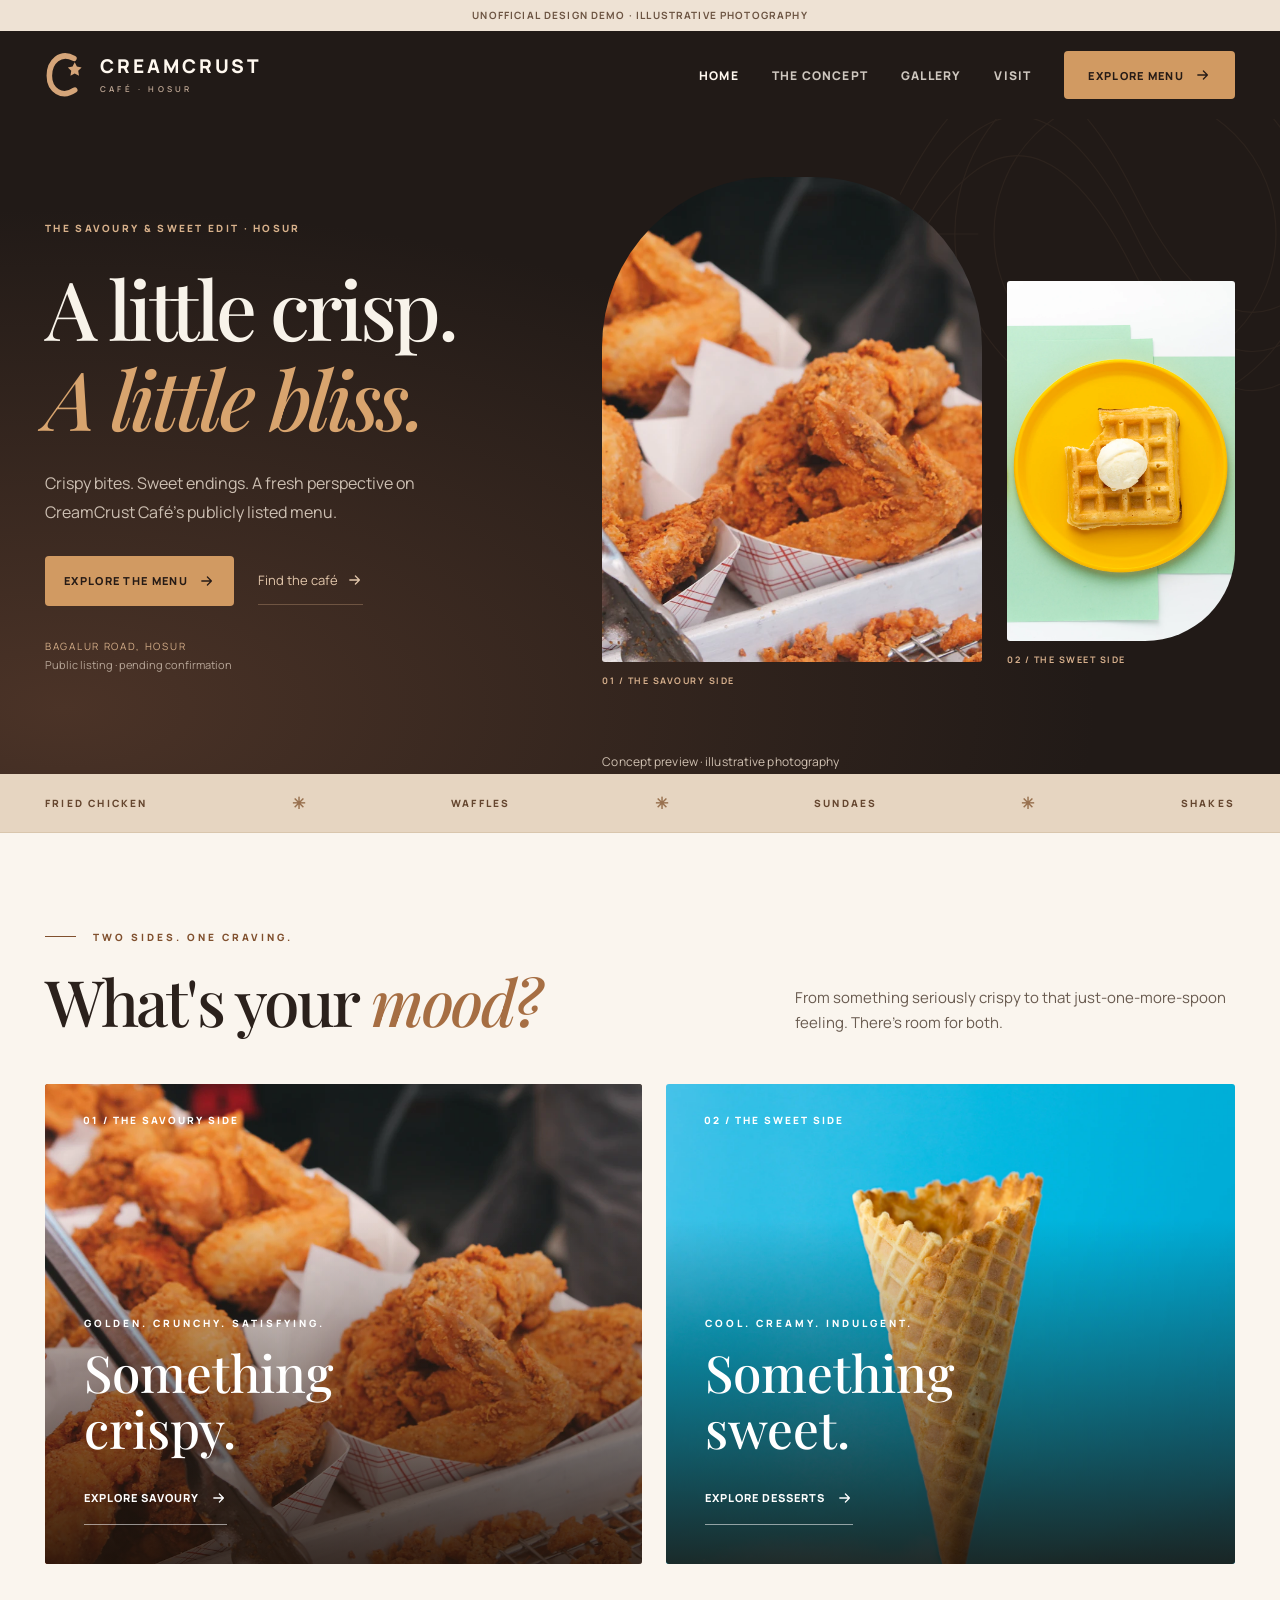
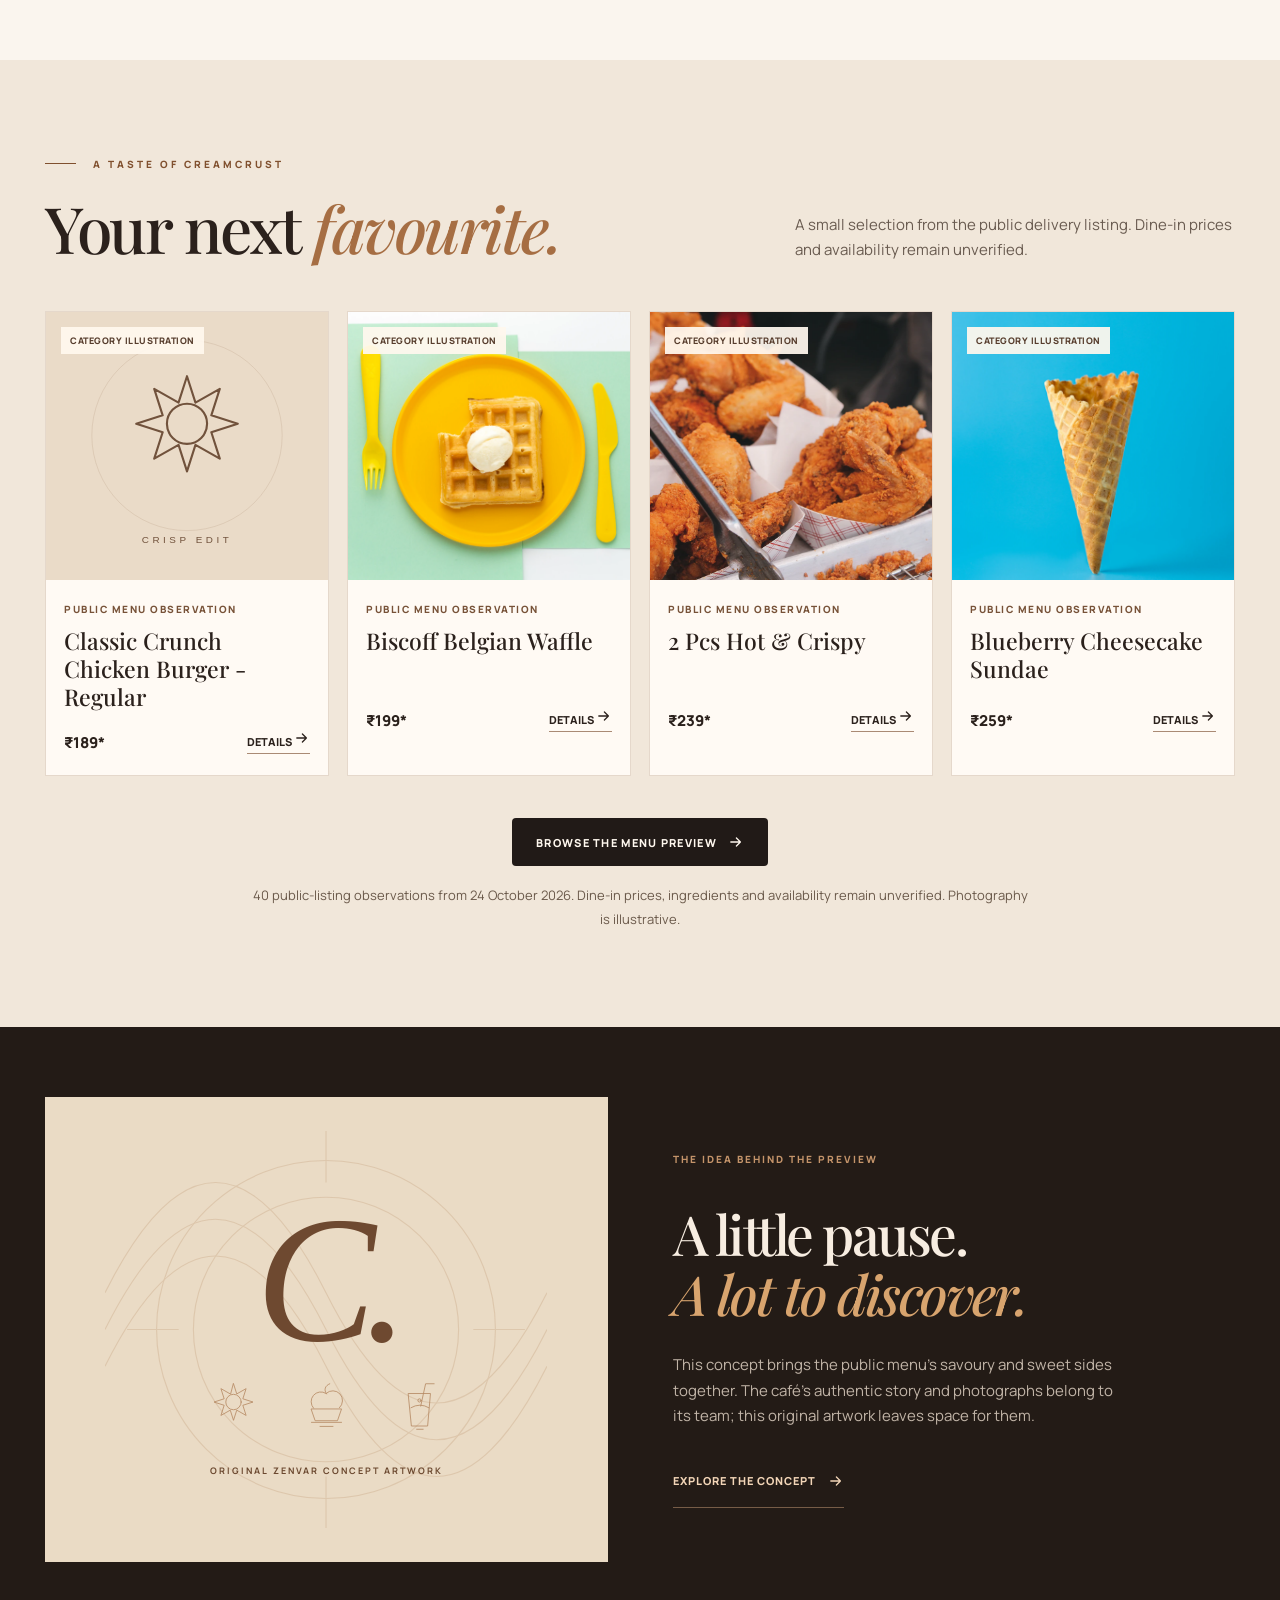
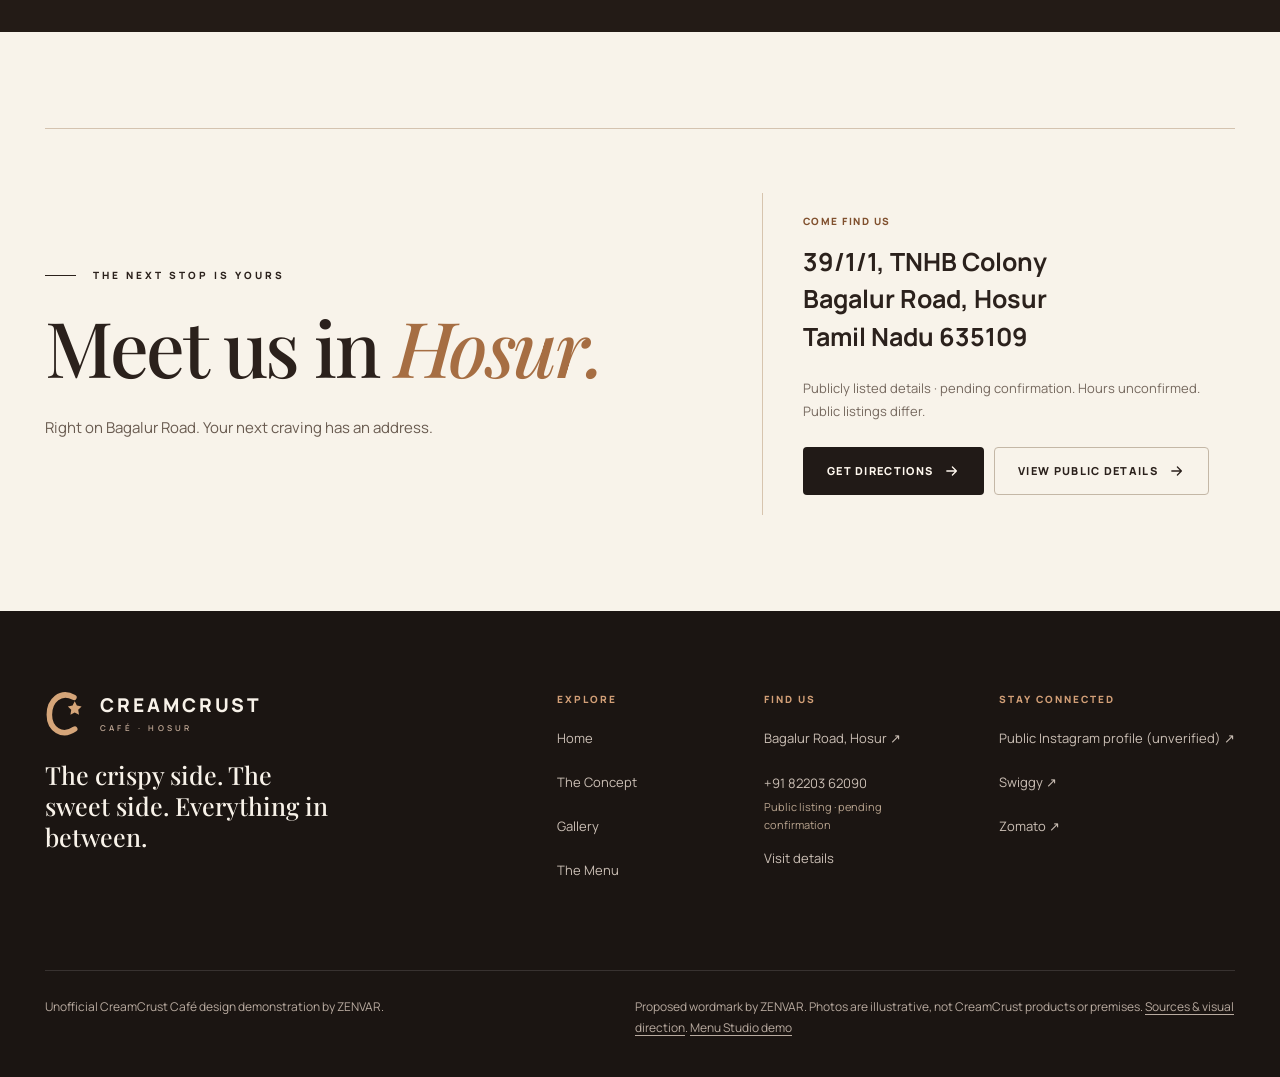
==== index.html @ 642eaaae "Import tested unofficial website snapshot" ====
<!doctype html><html lang="en"><head><meta charset="utf-8"><meta name="viewport" content="width=device-width,initial-scale=1"><meta name="theme-color" content="#211a17"><meta name="robots" content="noindex,nofollow"><meta name="description" content="An independent ZENVAR design demonstration for CreamCrust Cafe, Hosur. Not an official website."><title>A Little Crisp. A Little Bliss. · CreamCrust Café | ZENVAR Concept</title><link rel="preload" href="assets/fonts/font-0.woff2" as="font" type="font/woff2" crossorigin><link rel="preload" href="assets/fonts/font-4.woff2" as="font" type="font/woff2" crossorigin><link rel="preload" href="assets/fonts/font-5.woff2" as="font" type="font/woff2" crossorigin><link rel="preload" href="assets/fonts/font-6.woff2" as="font" type="font/woff2" crossorigin><link rel="icon" type="image/svg+xml" href="assets/favicon.svg"><link rel="stylesheet" href="assets/css/site.css"><link rel="stylesheet" href="assets/css/site-polish.css"><link rel="stylesheet" href="assets/css/no-contact.css"></head><body><div class="concept-ribbon" role="region" aria-label="Preview status">UNOFFICIAL DESIGN DEMO · ILLUSTRATIVE PHOTOGRAPHY</div><a class="skip-link" href="#main">Skip to content</a><header class="brand-header"><div class="container header-main"><a class="brandmark" href="index.html" aria-label="CreamCrust homepage — proposed ZENVAR wordmark" title="Proposed wordmark by ZENVAR"><svg class="brand-icon" viewBox="0 0 52 58" fill="none" aria-hidden="true"><path d="M36 8C19-1 5 12 5 30s16 29 32 18" stroke="currentColor" stroke-width="7" stroke-linecap="round"/><path d="m37 13 2.7 5.4 6 1-4.3 4.3 1 6.2-5.4-2.9-5.4 2.9 1-6.2-4.3-4.3 6-1L37 13Z" fill="currentColor"/></svg><span class="brand-word">CREAMCRUST<small>CAFÉ · HOSUR</small></span></a><nav class="header-links" aria-label="Main navigation"><a class="is-active" href="index.html">Home</a><a class="" href="story/">The Concept</a><a class="" href="gallery/">Gallery</a><a class="" href="visit/">Visit</a><a class="button button-primary" href="menu/">EXPLORE MENU <svg width="16" height="16" viewBox="0 0 20 20" fill="none" aria-hidden="true"><path d="M3.5 10h12m-5-5 5 5-5 5" stroke="currentColor" stroke-width="1.6" stroke-linecap="round" stroke-linejoin="round"/></svg></a></nav><a class="mobile-menu-link" href="menu/">Menu ↗</a><button class="menu-toggle" type="button" aria-expanded="false" aria-controls="nav-mobile" aria-label="Open navigation"><svg width="20" height="20" viewBox="0 0 20 20" fill="none"><path d="M2 5h16M2 10h16M2 15h16" stroke="currentColor" stroke-width="1.5"/></svg></button></div><nav class="nav-mobile" id="nav-mobile" aria-label="Mobile navigation"><a href="index.html">Home</a><a href="story/">The Concept</a><a href="gallery/">Gallery</a><a href="visit/">Visit</a><a href="menu/">Explore the Menu ↗</a></nav></header><main id="main"><section class="hero" aria-label="CreamCrust homepage hero"><div class="container hero-grid"><div class="hero-copy"><p class="eyebrow">THE SAVOURY &amp; SWEET EDIT · HOSUR</p><h1 class="display"><span class="line">A little crisp.</span><span class="line"><em>A little bliss.</em></span></h1><p class="hero-description">Crispy bites. Sweet endings. A fresh perspective on CreamCrust Café’s publicly listed menu.</p><div class="hero-actions"><a href="menu/" class="button button-primary">EXPLORE THE MENU <svg width="16" height="16" viewBox="0 0 20 20" fill="none" aria-hidden="true"><path d="M3.5 10h12m-5-5 5 5-5 5" stroke="currentColor" stroke-width="1.6" stroke-linecap="round" stroke-linejoin="round"/></svg></a><a href="visit/" class="hero-text-link">Find the café <svg width="16" height="16" viewBox="0 0 20 20" fill="none" aria-hidden="true"><path d="M3.5 10h12m-5-5 5 5-5 5" stroke="currentColor" stroke-width="1.6" stroke-linecap="round" stroke-linejoin="round"/></svg></a></div><p class="hero-location">BAGALUR ROAD, HOSUR <span>Public listing · pending confirmation</span></p></div><div class="hero-art"><figure class="hero-main-photo"><img src="assets/images/nc-chicken.webp" srcset="assets/images/nc-chicken-small.webp 320w, assets/images/nc-chicken-medium.webp 640w, assets/images/nc-chicken.webp 1200w" sizes="(max-width:760px) 58vw, 30vw" data-fallback="/assets/art/hero-fallback.svg" alt="Illustrative fried chicken photograph by Brian Chan; not a CreamCrust product" width="1200" height="800" fetchpriority="high"><figcaption>01 / THE SAVOURY SIDE</figcaption></figure><figure class="hero-spot-photo"><img src="assets/images/nc-waffle.webp" srcset="assets/images/nc-waffle-small.webp 320w, assets/images/nc-waffle-medium.webp 640w, assets/images/nc-waffle.webp 1200w" sizes="(max-width:760px) 34vw, 20vw" data-fallback="/assets/art/hero-fallback.svg" alt="Illustrative waffle photograph by Mae Mu; not a CreamCrust product" width="1200" height="1385"><figcaption>02 / THE SWEET SIDE</figcaption></figure><p class="hero-photo-caption">Concept preview · illustrative photography</p></div></div></section><div class="range-strip"><div class="container"><span>FRIED CHICKEN</span><i>✳</i><span>WAFFLES</span><i>✳</i><span>SUNDAES</span><i>✳</i><span>SHAKES</span></div></div>
<section class="section-pad craving-section" id="cravings"><div class="container"><div class="section-heading"><div><p class="eyebrow"><span class="tiny-line"></span> TWO SIDES. ONE CRAVING.</p><h2 class="display section-title">What's your <em>mood?</em></h2></div><p class="section-note">From something seriously crispy to that just-one-more-spoon feeling. There's room for both.</p></div><div class="craving-grid"><a class="craving-card crispy" href="menu/#category-fried-chicken"><div class="image-visual"><img src="assets/images/nc-chicken.webp" data-fallback="/assets/art/category-crisp.svg" alt="Illustrative fried chicken by Brian Chan" width="1100" height="1100" loading="lazy"></div><span class="card-top">01 / THE SAVOURY SIDE</span><div class="content"><p class="eyebrow">GOLDEN. CRUNCHY. SATISFYING.</p><h3>Something<br>crispy.</h3><span class="small-arrow">EXPLORE SAVOURY <svg width="16" height="16" viewBox="0 0 20 20" fill="none" aria-hidden="true"><path d="M3.5 10h12m-5-5 5 5-5 5" stroke="currentColor" stroke-width="1.6" stroke-linecap="round" stroke-linejoin="round"/></svg></span></div></a><a class="craving-card sweet" href="menu/#category-sundaes"><div class="image-visual"><img src="assets/images/nc-icecream.webp" data-fallback="/assets/art/category-sweet.svg" alt="Illustrative ice cream cone by Mae Mu" width="1100" height="1100" loading="lazy"></div><span class="card-top">02 / THE SWEET SIDE</span><div class="content"><p class="eyebrow">COOL. CREAMY. INDULGENT.</p><h3>Something<br>sweet.</h3><span class="small-arrow">EXPLORE DESSERTS <svg width="16" height="16" viewBox="0 0 20 20" fill="none" aria-hidden="true"><path d="M3.5 10h12m-5-5 5 5-5 5" stroke="currentColor" stroke-width="1.6" stroke-linecap="round" stroke-linejoin="round"/></svg></span></div></a></div></div></section>
<section class="section-pad feature-section" id="features"><div class="container"><div class="section-heading"><div><p class="eyebrow"><span class="tiny-line"></span> A TASTE OF CREAMCRUST</p><h2 class="display section-title">Your next <em>favourite.</em></h2></div><p class="section-note">A small selection from the public delivery listing. Dine-in prices and availability remain unverified.</p></div><div class="featured-items"><article class="featured-item" data-featured="classic-crunch-chicken-burger-regular"><a class="featured-image" href="menu/?item=classic-crunch-chicken-burger-regular" aria-label="View Classic Crunch Chicken Burger - Regular"><img src="assets/art/category-crisp.svg" data-fallback="/assets/art/category-crisp.svg" alt="Category illustration, not a photograph of this menu item" width="550" height="524" loading="lazy"><span>Category illustration</span></a><div class="featured-content"><p>Public menu observation</p><h3>Classic Crunch Chicken Burger - Regular</h3><div class="featured-meta"><span class="price-text">₹189*</span><a href="menu/?item=classic-crunch-chicken-burger-regular">Details <svg width="16" height="16" viewBox="0 0 20 20" fill="none" aria-hidden="true"><path d="M3.5 10h12m-5-5 5 5-5 5" stroke="currentColor" stroke-width="1.6" stroke-linecap="round" stroke-linejoin="round"/></svg></a></div></div></article><article class="featured-item" data-featured="biscoff-belgian-waffle"><a class="featured-image" href="menu/?item=biscoff-belgian-waffle" aria-label="View Biscoff Belgian Waffle"><img src="assets/images/nc-waffle.webp" data-fallback="/assets/art/category-crisp.svg" alt="Category illustration, not a photograph of this menu item" width="550" height="524" loading="lazy"><span>Category illustration</span></a><div class="featured-content"><p>Public menu observation</p><h3>Biscoff Belgian Waffle</h3><div class="featured-meta"><span class="price-text">₹199*</span><a href="menu/?item=biscoff-belgian-waffle">Details <svg width="16" height="16" viewBox="0 0 20 20" fill="none" aria-hidden="true"><path d="M3.5 10h12m-5-5 5 5-5 5" stroke="currentColor" stroke-width="1.6" stroke-linecap="round" stroke-linejoin="round"/></svg></a></div></div></article><article class="featured-item" data-featured="2-pcs-hot-crispy"><a class="featured-image" href="menu/?item=2-pcs-hot-crispy" aria-label="View 2 Pcs Hot &amp; Crispy"><img src="assets/images/nc-chicken.webp" data-fallback="/assets/art/category-crisp.svg" alt="Category illustration, not a photograph of this menu item" width="550" height="524" loading="lazy"><span>Category illustration</span></a><div class="featured-content"><p>Public menu observation</p><h3>2 Pcs Hot &amp; Crispy</h3><div class="featured-meta"><span class="price-text">₹239*</span><a href="menu/?item=2-pcs-hot-crispy">Details <svg width="16" height="16" viewBox="0 0 20 20" fill="none" aria-hidden="true"><path d="M3.5 10h12m-5-5 5 5-5 5" stroke="currentColor" stroke-width="1.6" stroke-linecap="round" stroke-linejoin="round"/></svg></a></div></div></article><article class="featured-item" data-featured="blueberry-cheesecake-sundae"><a class="featured-image" href="menu/?item=blueberry-cheesecake-sundae" aria-label="View Blueberry Cheesecake Sundae"><img src="assets/images/nc-icecream.webp" data-fallback="/assets/art/category-crisp.svg" alt="Category illustration, not a photograph of this menu item" width="550" height="524" loading="lazy"><span>Category illustration</span></a><div class="featured-content"><p>Public menu observation</p><h3>Blueberry Cheesecake Sundae</h3><div class="featured-meta"><span class="price-text">₹259*</span><a href="menu/?item=blueberry-cheesecake-sundae">Details <svg width="16" height="16" viewBox="0 0 20 20" fill="none" aria-hidden="true"><path d="M3.5 10h12m-5-5 5 5-5 5" stroke="currentColor" stroke-width="1.6" stroke-linecap="round" stroke-linejoin="round"/></svg></a></div></div></article></div><div class="center-cta"><a class="button button-light" href="menu/">BROWSE THE MENU PREVIEW <svg width="16" height="16" viewBox="0 0 20 20" fill="none" aria-hidden="true"><path d="M3.5 10h12m-5-5 5 5-5 5" stroke="currentColor" stroke-width="1.6" stroke-linecap="round" stroke-linejoin="round"/></svg></a><p class="price-context">40 public-listing observations from 24 October 2026. Dine-in prices, ingredients and availability remain unverified. Photography is illustrative.</p></div></div></section>
<section class="story-band"><div class="container story-layout"><div class="concept-art-panel"><img class="concept-pattern" src="assets/art/editorial-pattern.svg" alt="" width="240" height="240" loading="lazy"><p class="art-monogram" aria-hidden="true">C.</p><div class="art-ornaments"><img src="assets/art/ornament-crisp.svg" alt="Original savoury ornament" width="80" height="80" loading="lazy"><img src="assets/art/ornament-sweet.svg" alt="Original dessert ornament" width="80" height="80" loading="lazy"><img src="assets/art/ornament-sip.svg" alt="Original drink ornament" width="80" height="80" loading="lazy"></div><p>ORIGINAL ZENVAR CONCEPT ARTWORK</p></div><div class="story-copy"><p class="eyebrow">THE IDEA BEHIND THE PREVIEW</p><h2 class="display">A little pause.<br><em>A lot to discover.</em></h2><p>This concept brings the public menu’s savoury and sweet sides together. The café’s authentic story and photographs belong to its team; this original artwork leaves space for them.</p><a class="small-arrow" href="story/">EXPLORE THE CONCEPT <svg width="16" height="16" viewBox="0 0 20 20" fill="none" aria-hidden="true"><path d="M3.5 10h12m-5-5 5 5-5 5" stroke="currentColor" stroke-width="1.6" stroke-linecap="round" stroke-linejoin="round"/></svg></a></div></div></section>
<section class="section-pad visit-section" id="visit"><div class="container"><div class="visit-panel"><div><p class="eyebrow"><span class="tiny-line"></span> THE NEXT STOP IS YOURS</p><h2 class="display">Meet us in <em>Hosur.</em></h2><p class="section-note">Right on Bagalur Road. Your next craving has an address.</p></div><div class="visit-info"><p class="info-label">COME FIND US</p><h3>39/1/1, TNHB Colony<br>Bagalur Road, Hosur<br>Tamil Nadu 635109</h3><p>Publicly listed details · pending confirmation. Hours unconfirmed. Public listings differ.</p><div class="visit-buttons"><a class="button button-light" href="https://www.google.com/maps/search/?api=1&query=CreamCrust+Cafe+Bagalur+Road+Hosur" target="_blank" rel="noopener noreferrer">GET DIRECTIONS <svg width="16" height="16" viewBox="0 0 20 20" fill="none" aria-hidden="true"><path d="M3.5 10h12m-5-5 5 5-5 5" stroke="currentColor" stroke-width="1.6" stroke-linecap="round" stroke-linejoin="round"/></svg></a><a class="button button-outline" href="visit/">VIEW PUBLIC DETAILS <svg width="16" height="16" viewBox="0 0 20 20" fill="none" aria-hidden="true"><path d="M3.5 10h12m-5-5 5 5-5 5" stroke="currentColor" stroke-width="1.6" stroke-linecap="round" stroke-linejoin="round"/></svg></a></div></div></div></div></section></main><footer class="brand-footer"><div class="container"><div class="footer-top"><div><a class="brandmark" href="index.html" aria-label="CreamCrust homepage — proposed ZENVAR wordmark" title="Proposed wordmark by ZENVAR"><svg class="brand-icon" viewBox="0 0 52 58" fill="none" aria-hidden="true"><path d="M36 8C19-1 5 12 5 30s16 29 32 18" stroke="currentColor" stroke-width="7" stroke-linecap="round"/><path d="m37 13 2.7 5.4 6 1-4.3 4.3 1 6.2-5.4-2.9-5.4 2.9 1-6.2-4.3-4.3 6-1L37 13Z" fill="currentColor"/></svg><span class="brand-word">CREAMCRUST<small>CAFÉ · HOSUR</small></span></a><p class="footer-statement">The crispy side. The sweet side. Everything in between.</p></div><div class="footer-column"><p class="footer-heading">Explore</p><a href="index.html">Home</a><a href="story/">The Concept</a><a href="gallery/">Gallery</a><a href="menu/">The Menu</a></div><div class="footer-column"><p class="footer-heading">Find us</p><a href="https://www.google.com/maps/search/?api=1&query=CreamCrust+Cafe+Bagalur+Road+Hosur" target="_blank" rel="noopener noreferrer">Bagalur Road, Hosur ↗</a><span class="public-phone">+91 82203 62090</span><small class="public-detail-note">Public listing · pending confirmation</small><a href="visit/">Visit details</a></div><div class="footer-column"><p class="footer-heading">Stay connected</p><a href="https://www.instagram.com/creamcrust.cafe/" target="_blank" rel="noopener noreferrer">Public Instagram profile (unverified) ↗</a><a href="https://www.swiggy.com/city/hosur/creamcrust-cafe-hosur-city-rest1196332" target="_blank" rel="noopener noreferrer">Swiggy ↗</a><a href="https://www.zomato.com/hosur/cream-crust-cafe-hosur-locality" target="_blank" rel="noopener noreferrer">Zomato ↗</a></div></div><div class="footer-bottom"><span>Unofficial CreamCrust Café design demonstration by ZENVAR.</span><span>Proposed wordmark by ZENVAR. Photos are illustrative, not CreamCrust products or premises. <a href="gallery/">Sources &amp; visual direction</a>. <a href="studio/">Menu Studio demo</a></span></div></div></footer><script src="assets/js/business-data.js" defer></script><script src="assets/js/media.js" defer></script><script src="assets/js/menu-data.js" defer></script><script src="assets/js/catalog.js" defer></script><script src="assets/js/site.js" defer></script></body></html>
---- assets/css/site.css ----
@import url('fonts.css');
:root{--espresso:#211a17;--espresso2:#2b211c;--ivory:#f8f3ea;--cream:#fff8ef;--caramel:#c28b5b;--orange:#bd6b3e;--berry:#773e3b;--oat:#d9c7b4;--ink:#2b211c;--muted:#75685e;--line:#e3d9cc;--font-ui:Manrope,'DM Sans',Arial,sans-serif;--font-display:'Playfair Display',Georgia,serif;scroll-behavior:smooth}
*{box-sizing:border-box}html{scroll-behavior:smooth;scroll-padding-top:88px}body{margin:0;background:var(--ivory);color:var(--ink);font-family:var(--font-ui);-webkit-font-smoothing:antialiased}::selection{background:#b97745;color:#fff}a{color:inherit;text-decoration:none}button,input{font:inherit}button{cursor:pointer}button:focus-visible,a:focus-visible,input:focus-visible{outline:3px solid #e2a766;outline-offset:3px}img{display:block;width:100%}p,h1,h2,h3,h4{margin:0}p{line-height:1.7}ul{margin:0;padding:0;list-style:none}svg{flex-shrink:0}.container{width:min(100% - 90px,1310px);margin:auto}.sr-only{position:absolute;width:1px;height:1px;padding:0;margin:-1px;overflow:hidden;clip:rect(0,0,0,0);white-space:nowrap;border:0}
.concept-ribbon{background:#eee2d4;color:#6c5442;padding:8px 16px;text-align:center;font-size:10px;line-height:1.5;letter-spacing:1.15px;text-transform:uppercase;font-weight:700}.concept-ribbon a{text-decoration:underline;text-underline-offset:3px}.brand-header{position:relative;z-index:40;background:var(--espresso);color:var(--cream)}.header-main{min-height:88px;display:flex;justify-content:space-between;align-items:center;gap:30px}.brandmark{display:inline-flex;align-items:center;gap:13px;min-width:230px}.brand-icon{width:42px;height:46px;color:#d5a579}.brand-word{display:flex;flex-direction:column;gap:0;line-height:.98;text-transform:uppercase;letter-spacing:3px;font-size:19px;font-weight:800}.brand-word small{font-size:8px;letter-spacing:3.2px;font-weight:600;margin-top:9px;color:#c3ab98}.header-links{display:flex;align-items:center;gap:33px}.header-links a:not(.button){font-size:11px;letter-spacing:1.2px;text-transform:uppercase;font-weight:800;opacity:.78;transition:opacity .2s}.header-links a:hover,.header-links .is-active{opacity:1!important}.button{border:1px solid transparent;display:inline-flex;justify-content:center;align-items:center;gap:11px;min-height:48px;padding:0 23px;border-radius:4px;white-space:nowrap;font-size:11px;font-weight:800;letter-spacing:1.3px;text-transform:uppercase;transition:transform .25s,background .25s,border-color .25s}.button:hover{transform:translateY(-2px)}.button-primary{background:#d19a62;color:#261b16}.button-primary:hover{background:#e8b57e}.button-ghost{border-color:#b8a08e55;color:#fff;background:transparent}.button-light{background:var(--espresso);color:var(--cream)}.button-light:hover{background:#4b3225}.button-outline{border-color:#c4b7a6;color:var(--ink)}.button-outline:hover{border-color:var(--ink)}.menu-toggle{display:none;background:none;color:#fff;border:1px solid #ffffff55;border-radius:3px;width:46px;height:46px;align-items:center;justify-content:center}.nav-mobile{display:none}.eyebrow{font-size:10px;font-weight:800;letter-spacing:3px;text-transform:uppercase}.eyebrow .tiny-line{display:inline-block;vertical-align:middle;width:31px;height:1px;background:currentColor;margin:0 12px 3px 0}.display{font-family:var(--font-display);font-weight:500;letter-spacing:-2.5px;line-height:1.09}.display em{font-style:italic;color:#c99465}.section-pad{padding:120px 0}.section-title{font-size:clamp(39px,5vw,74px);max-width:720px}.section-note{font-size:15px;color:#75685e;max-width:440px}.section-heading{display:flex;justify-content:space-between;gap:30px;align-items:end;margin-bottom:48px}.section-heading .eyebrow{margin-bottom:20px;color:#9e663d}.small-arrow{display:inline-flex;gap:12px;align-items:center;font-weight:800;letter-spacing:1px;font-size:11px;text-transform:uppercase;border-bottom:1px solid #765c47;padding-bottom:9px}
.hero{position:relative;overflow:hidden;background:#211a17;color:var(--ivory);min-height:670px}.hero::before{content:"";position:absolute;inset:0;background:radial-gradient(circle at 17% 42%,#463226 0,transparent 55%),linear-gradient(90deg,#211a17 36%,#292019 65%,#201814 100%);z-index:0}.hero-grid{display:grid;grid-template-columns:51% 49%;min-height:680px;position:relative;z-index:1}.hero-copy{padding:101px 35px 80px 0;position:relative;z-index:2}.hero-copy .eyebrow{color:#d8b189;margin-bottom:34px}.hero h1{font-size:clamp(57px,7.3vw,116px);line-height:.98;letter-spacing:-5px}.hero h1 .line{display:block}.hero-description{font-size:14px;line-height:1.9;color:#ccbfb2;max-width:390px;margin:36px 0 30px}.hero-actions{display:flex;gap:12px;flex-wrap:wrap}.hero-side-note{margin-top:57px;display:flex;gap:15px;align-items:center;color:#b6a89b;font-size:10px;letter-spacing:1.8px;text-transform:uppercase}.hero-side-note span.line{width:50px;background:#be936b;height:1px}.hero-art{position:relative;align-self:stretch;min-height:590px}.hero-main-photo,.hero-spot-photo,.image-visual{position:relative;background-color:#61422b;background-repeat:no-repeat;background-position:center;background-size:cover;overflow:hidden}.hero-main-photo{position:absolute;top:45px;right:-7.8%;width:92%;height:545px;border-top-left-radius:240px;border-top-right-radius:240px;background-image:linear-gradient(145deg,transparent 42%,#201610b0),url('../art/category-crisp.svg')}.hero-main-photo::before,.image-visual::before{content:"";position:absolute;inset:0;background:linear-gradient(0deg,#1e1109aa 0,transparent 36%)}.hero-spot-photo{position:absolute;width:46%;height:265px;bottom:10px;left:-30px;transform:rotate(-7deg);border:9px solid #e5cdaf;box-shadow:0 23px 70px #0008;background-image:url('../art/category-sweet.svg');background-color:#bd7767}.hero-ribbon-stamp{position:absolute;z-index:4;right:3px;bottom:52px;height:115px;width:115px;background:#cf935e;color:#261812;border-radius:50%;display:flex;align-items:center;justify-content:center;flex-direction:column;transform:rotate(14deg);box-shadow:0 7px 30px #0005}.hero-ribbon-stamp span{font-family:var(--font-display);font-size:27px;line-height:1}.hero-ribbon-stamp small{margin-top:5px;font-size:8px;font-weight:800;letter-spacing:2px}.hero-index{position:absolute;z-index:4;top:75px;left:18px;color:#fff;writing-mode:vertical-rl;letter-spacing:3px;font-size:10px;font-weight:700}.marquee{background:#b4784b;overflow:hidden;display:flex;gap:35px;white-space:nowrap;padding:17px 0;color:#261b13;font-size:11px;font-weight:900;letter-spacing:3px;text-transform:uppercase}.marquee-inner{display:flex;align-items:center;justify-content:space-between;gap:33px;width:100%;max-width:1350px;margin:auto}.marquee .dot{font-size:20px;line-height:10px}
.craving-section{background:#faf5ee}.craving-grid{display:grid;grid-template-columns:1.05fr 1fr;gap:24px}.craving-card{position:relative;min-height:550px;overflow:hidden;display:flex;align-items:end;border-radius:3px;color:#fff}.craving-card .image-visual{position:absolute;inset:0;transition:transform .7s}.craving-card:hover .image-visual{transform:scale(1.05)}.craving-card .content{position:relative;z-index:2;padding:39px;width:100%}.craving-card h3{font-family:var(--font-display);font-size:clamp(36px,4vw,57px);line-height:1.1;font-weight:500;margin:12px 0 24px}.craving-card .card-top{position:absolute;top:29px;left:38px;z-index:3;font-weight:800;letter-spacing:2px;font-size:10px}.craving-card .small-arrow{color:#fff;border-color:#fff8}.craving-card.crispy .image-visual{background-image:linear-gradient(30deg,#271b13cc,transparent 75%),url('../art/category-crisp.svg')}.craving-card.sweet .image-visual{background-image:linear-gradient(30deg,#271b13bb,transparent 75%),url('../art/category-sweet.svg')}
.feature-section{background:#f1e7da}.featured-items{display:grid;grid-template-columns:repeat(4,minmax(0,1fr));gap:18px}.featured-item{background:#fffaf4;border:1px solid #e5d8cb;min-width:0}.featured-image{aspect-ratio:1.05;background-color:#d4bba2;background-size:cover;background-position:center;position:relative}.featured-image span{position:absolute;left:15px;top:15px;background:#fffaf1ec;color:#563c2c;font-size:9px;letter-spacing:1px;font-weight:800;text-transform:uppercase;padding:9px 11px}.featured-content{padding:22px 20px 24px}.featured-content p{font-size:10px;letter-spacing:1.5px;text-transform:uppercase;color:#9c704c;font-weight:800;margin-bottom:9px}.featured-content h3{font-family:var(--font-display);font-size:24px;font-weight:500;line-height:1.22;min-height:62px}.featured-meta{display:flex;align-items:center;justify-content:space-between;gap:12px;margin-top:19px}.price-text{font-size:15px;font-weight:800}.featured-meta a{font-size:11px;font-weight:800;text-transform:uppercase;border-bottom:1px solid #aa8a74;padding-bottom:4px}.center-cta{text-align:center;margin-top:42px}.price-context{margin-top:10px;font-size:10px;color:#8f7e6e}
.story-band{background:#231b16;color:#f7ede1;overflow:hidden}.story-layout{display:grid;grid-template-columns:1fr 1fr;min-height:650px}.story-image{background:linear-gradient(#211a1710,#211a173b),url('../art/category-crisp.svg') center/cover;min-height:540px}.story-copy{padding:104px clamp(35px,6vw,115px);align-self:center}.story-copy h2{font-size:clamp(44px,4.8vw,77px);margin:21px 0 29px}.story-copy p{color:#c1b4a7;max-width:450px;font-size:14px;margin:0 0 35px}.story-copy .eyebrow{color:#c4946a}
.visit-section{background:#f8f3ea}.visit-panel{display:grid;grid-template-columns:1fr .72fr;gap:60px;align-items:center;border-top:1px solid #d4c3b0;padding-top:64px}.visit-panel .display{font-size:clamp(57px,7vw,105px);max-width:700px;margin:21px 0 26px}.visit-info{border-left:1px solid #d7c4ae;padding:20px 0 20px 40px}.visit-info .info-label{font-size:10px;font-weight:800;letter-spacing:1.5px;color:#9c7051;margin-bottom:13px;text-transform:uppercase}.visit-info h3{font-size:25px;font-weight:700;line-height:1.5;margin-bottom:22px}.visit-info p{color:var(--muted);font-size:13px;margin-bottom:25px}.visit-buttons{display:flex;gap:10px;flex-wrap:wrap}
.brand-footer{background:#1b1512;color:#f8f2e9;padding:80px 0 34px}.footer-top{display:grid;grid-template-columns:1.7fr .6fr .7fr .85fr;gap:40px}.brand-footer .brandmark{margin-bottom:22px}.footer-statement{font-family:var(--font-display);font-size:26px;line-height:1.25;max-width:295px}.footer-heading{letter-spacing:2px;text-transform:uppercase;font-size:10px;color:#d29f77;font-weight:800;margin-bottom:21px}.footer-column a{display:block;font-size:13px;color:#cbbfb5;margin-bottom:14px;line-height:1.5}.footer-column a:hover{color:#fff}.footer-bottom{border-top:1px solid #ffffff20;margin-top:65px;padding-top:25px;display:flex;justify-content:space-between;flex-wrap:wrap;gap:10px;color:#b9aba0;font-size:10px;letter-spacing:.5px}.footer-bottom a{text-decoration:underline;text-underline-offset:3px}.mobile-bottom-cta{display:none}
/* inner pages */.inner-hero{background:#211a17;color:#fff8ed;padding:100px 0 105px;position:relative;overflow:hidden}.inner-hero:before{content:'C';font-size:460px;line-height:1;font-family:var(--font-display);font-style:italic;color:#3b2920;position:absolute;right:5%;top:-100px;pointer-events:none}.inner-hero .container{position:relative;z-index:1}.inner-hero h1{font-size:clamp(65px,9vw,130px);max-width:980px;margin:17px 0 20px}.inner-hero p{max-width:480px;color:#d3c2b3}.simple-copy{font-size:20px;line-height:1.85;max-width:720px}.editorial-block{display:grid;grid-template-columns:1fr 1fr;gap:60px;align-items:center}.editorial-block .photo{background:linear-gradient(30deg,#120b0645,transparent),url('../art/category-crisp.svg') center/cover;aspect-ratio:4/5}.editorial-block h2{font-size:clamp(44px,5vw,70px);margin-bottom:24px}.editorial-block p{font-size:15px;color:#675e57;margin-bottom:20px}.gallery-grid{display:grid;grid-template-columns:repeat(3,1fr);gap:18px}.gallery-photo{width:100%;aspect-ratio:4/5;background-size:cover;background-position:center;border:none;position:relative;overflow:hidden}.gallery-photo:nth-child(2),.gallery-photo:nth-child(5){aspect-ratio:4/5}.gallery-photo span{position:absolute;left:16px;bottom:15px;color:#fff;text-transform:uppercase;font-size:9px;font-weight:800;letter-spacing:1.5px;background:#211a17cc;padding:9px 12px}.gallery-note{padding:20px 0 0;font-size:11px;color:#7c6d60}.gallery-dialog{border:0;padding:0;max-width:min(95vw,950px);background:#18110d;color:#fff}.gallery-dialog::backdrop{background:#120e0cd9}.gallery-dialog img{max-height:75vh;object-fit:contain}.gallery-dialog p{padding:18px 22px;font-size:12px}.dialog-close{position:absolute;right:10px;top:10px;z-index:2;border:0;background:#fff;color:#211a17;border-radius:50%;height:36px;width:36px;font-size:22px}.visit-detail-grid{display:grid;grid-template-columns:1fr 1fr;gap:45px}.visit-card{background:#fffaf3;padding:42px;border:1px solid #eadfce}.visit-card h2{font-family:var(--font-display);font-size:41px;margin-bottom:20px}.visit-card p{color:#6b5b50;margin-bottom:18px}.map-panel{background:#2e261f;color:#fff;min-height:350px;display:flex;align-items:center;justify-content:center;flex-direction:column;gap:20px;text-align:center;padding:30px;position:relative;overflow:hidden}.map-panel::before{content:'';position:absolute;inset:0;background:repeating-linear-gradient(32deg,transparent 0 70px,#ffffff10 70px 74px),repeating-linear-gradient(102deg,transparent 0 85px,#ffffff10 85px 89px);transform:scale(1.2)}.map-panel>*{z-index:1}.map-panel h3{font-family:var(--font-display);font-size:38px}.toplink{display:inline-flex;align-items:center;gap:12px;font-weight:700;font-size:13px;margin-top:30px}
/* reduced motion and breakpoints */@media(max-width:1100px){.container{width:min(100% - 54px,1310px)}.header-links{gap:18px}.header-links a:not(.button){font-size:10px}.featured-items{grid-template-columns:repeat(2,minmax(0,1fr))}.hero h1{font-size:clamp(55px,7.5vw,92px)}.footer-top{grid-template-columns:1.2fr 1fr 1fr;gap:34px}.footer-top>div:first-child{grid-column:1/-1}.hero-main-photo{right:-5%;width:100%}}
@media(max-width:760px){.container{width:min(100% - 34px,1310px)}.concept-ribbon{font-size:8px;letter-spacing:.5px}.header-main{min-height:75px}.brandmark{min-width:0;gap:9px}.brand-icon{width:34px;height:38px}.brand-word{font-size:15px;letter-spacing:2.5px}.brand-word small{font-size:7px;letter-spacing:2.3px;margin-top:6px}.header-links{display:none}.menu-toggle{display:flex}.nav-mobile.is-open{display:flex}.nav-mobile{display:none;position:absolute;top:100%;left:0;right:0;background:#2d231e;flex-direction:column;gap:0;box-shadow:0 12px 20px #0005}.nav-mobile a{padding:17px 23px;text-transform:uppercase;font-size:11px;letter-spacing:1.2px;font-weight:800;border-top:1px solid #ffffff12}.hero{min-height:0}.hero-grid{display:flex;flex-direction:column;min-height:0}.hero-copy{padding:68px 0 36px}.hero h1{font-size:clamp(56px,13vw,92px);letter-spacing:-3px}.hero-description{font-size:13px;margin:24px 0 25px}.hero-side-note{margin-top:35px}.hero-art{min-height:440px}.hero-main-photo{left:10%;right:auto;top:14px;width:84%;height:395px;border-top-left-radius:200px;border-top-right-radius:200px}.hero-spot-photo{bottom:-10px;left:0;width:42%;height:192px}.hero-ribbon-stamp{width:84px;height:84px;bottom:10px;right:0}.hero-ribbon-stamp span{font-size:22px}.hero-ribbon-stamp small{font-size:7px}.hero-index{top:45px;left:15px}.marquee{padding:15px 0}.marquee-inner{width:max-content;padding-left:20px;animation:marquee-shift 16s linear infinite}.marquee-inner>*{flex-shrink:0}@keyframes marquee-shift{to{transform:translateX(-34%)}}.section-pad{padding:77px 0}.section-heading{display:block;margin-bottom:33px}.section-title{font-size:clamp(43px,11vw,65px)}.section-heading .section-note{margin-top:21px}.craving-grid{grid-template-columns:1fr;gap:15px}.craving-card{min-height:420px}.craving-card .content{padding:26px}.craving-card h3{font-size:46px}.craving-card .card-top{left:26px}.featured-items{gap:10px}.featured-content{padding:17px 13px}.featured-content h3{font-size:20px;min-height:71px}.featured-content p{font-size:9px}.story-layout{grid-template-columns:1fr}.story-image{min-height:340px}.story-copy{padding:65px 25px}.story-copy h2{font-size:54px}.visit-panel{grid-template-columns:1fr;gap:25px;padding-top:35px}.visit-panel .display{font-size:68px}.visit-info{border-left:0;border-top:1px solid #d7c4ae;padding:35px 0 0}.brand-footer{padding:66px 0 100px}.footer-top{grid-template-columns:repeat(2,1fr);gap:35px}.footer-top>div:first-child{grid-column:1/-1}.footer-bottom{margin-top:40px}.inner-hero{padding:83px 0}.inner-hero h1{font-size:clamp(58px,12vw,83px)}.inner-hero:before{font-size:300px;top:-40px}.editorial-block,.visit-detail-grid{grid-template-columns:1fr;gap:30px}.editorial-block .photo{aspect-ratio:4/3}.gallery-grid{grid-template-columns:repeat(2,1fr);gap:9px}.mobile-bottom-cta{display:flex;position:fixed;bottom:0;z-index:50;left:0;right:0;background:#211a17;color:#fff;padding:10px 14px;gap:8px;box-shadow:0 -4px 20px #0004}.mobile-bottom-cta a{flex:1;text-align:center;background:#c99563;color:#211a17;padding:13px 8px;font-size:10px;font-weight:800;text-transform:uppercase;letter-spacing:1px}.mobile-bottom-cta a+ a{background:#39302a;color:#fff}}
@media(max-width:450px){.hero-art{min-height:340px}.hero-main-photo{height:315px}.hero-spot-photo{height:158px;border-width:6px}.hero-copy{padding-top:55px}.hero h1{font-size:56px}.hero-actions .button{min-height:46px;padding:0 14px;font-size:10px}.featured-items{grid-template-columns:1fr 1fr}.featured-image{aspect-ratio:1}.featured-content h3{font-size:19px}.featured-meta{align-items:start;flex-direction:column;gap:8px}.visit-panel .display{font-size:56px}.visit-card{padding:30px}}
@media(prefers-reduced-motion:reduce){*,*::before,*::after{scroll-behavior:auto!important;animation-duration:.01ms!important;transition-duration:.01ms!important}}
---- assets/css/site-polish.css ----
/* Sprint 01: retained espresso/ivory editorial direction, shorter first view. */
.skip-link{position:fixed;left:16px;top:-90px;background:#fff8ef;color:#211a17;padding:16px 22px;z-index:1000;font-weight:700}.skip-link:focus{top:12px}
.mobile-menu-link{display:none}.header-main{gap:20px}.header-links a:not(.button){font-size:12px}.brandmark{min-width:0}
.hero-grid{grid-template-columns:48% 52%;min-height:650px}.hero-copy{padding:100px 12px 65px 0}.hero h1{font-size:clamp(58px,6.7vw,100px);line-height:1.08;letter-spacing:-4px}.hero-copy .eyebrow{margin-bottom:28px}.hero-description{font-size:16px;max-width:400px;line-height:1.75;margin:28px 0}.hero-side-note{margin-top:42px}.hero-art{min-height:650px}.hero-main-photo{right:0;top:32px;width:87%;height:530px;border-radius:210px 210px 6px 6px;background:none}.hero-main-photo img,.hero-spot-photo img{height:100%;width:100%;object-fit:cover}.hero-main-photo img{object-position:50% 50%}.hero-spot-photo{width:42%;height:250px;left:0;bottom:45px;border:7px solid #ecdbc3;transform:rotate(-7deg);background:none}.hero-ribbon-stamp{width:100px;height:100px;right:-10px;bottom:55px;box-shadow:none}.hero-ribbon-stamp span{font-size:23px}.hero-index{left:18px;top:53px;font-size:9px}.hero-photo-caption{position:absolute;bottom:14px;right:0;font-size:10px;letter-spacing:1.2px;color:#d4c5b8}.hero-actions .button{min-height:50px;font-size:11px;padding:0 18px}.marquee-inner{animation:none!important}.marquee{font-size:10px;letter-spacing:2px;background:#c5986f}.section-pad{padding:96px 0}.craving-card{min-height:480px}.featured-image{display:block;overflow:hidden}.featured-image img{width:100%;height:100%;object-fit:cover;transition:transform .3s}.featured-image:hover img{transform:scale(1.035)}.featured-content h3{font-size:23px}.featured-content p{color:#775238}.price-context{font-size:13px;line-height:1.8;color:#6a594a;max-width:850px;margin:18px auto 0}.footer-column a{min-height:30px}.footer-bottom{font-size:12px;line-height:1.7}.gallery-note{font-size:14px}.small-arrow{min-height:44px;align-items:center}.hero-photo-caption,.concept-ribbon{line-height:1.5}.story-copy .small-arrow{color:#f2d5b7}.button:focus-visible,.small-arrow:focus-visible{outline-color:#f0b678}.display em{color:#a66e43}.hero .display em,.story-band .display em,.inner-hero .display em{color:#d8a46e}.visit-panel .display{font-size:clamp(52px,6vw,88px)}
@media(min-width:761px) and (max-width:1050px){.header-links{gap:14px}.brand-word{font-size:16px;letter-spacing:2px}.header-links .button{padding:0 12px;font-size:10px}.hero-copy{padding-top:95px}.hero-grid{grid-template-columns:50% 50%}.hero h1{font-size:62px}.hero-art{min-height:630px}.hero-main-photo{width:93%;height:470px}.hero-spot-photo{width:53%;height:210px}.hero-ribbon-stamp{width:80px;height:80px}.hero-ribbon-stamp span{font-size:20px}}
@media(max-width:760px){.header-main{gap:10px;min-height:72px}.brandmark{margin-right:auto}.brand-word{font-size:13px;letter-spacing:1.8px}.brand-icon{width:29px;height:34px}.brand-word small{letter-spacing:1.8px}.mobile-menu-link{display:flex;align-items:center;justify-content:center;min-height:44px;padding:0 10px;border:1px solid #a9896c;color:#f4d6b7;font-weight:700;font-size:12px}.menu-toggle{width:44px;height:44px}.concept-ribbon{font-size:9px;padding:7px 12px;letter-spacing:.45px}.hero-grid{display:flex;min-height:0}.hero-copy{padding:34px 0 10px}.hero-copy .eyebrow{font-size:9px;letter-spacing:2px;margin-bottom:19px}.hero h1{font-size:clamp(42px,10.7vw,64px);letter-spacing:-1.9px;line-height:1.11}.hero-description{font-size:15px;max-width:430px;line-height:1.65;margin:19px 0}.hero-actions{gap:8px}.hero-actions .button{min-height:46px;padding:0 12px;letter-spacing:.8px;font-size:10px}.hero-side-note{display:none}.hero-art{min-height:315px;margin-top:16px;margin-bottom:14px}.hero-main-photo{top:0;left:24%;width:73%;height:282px;border-radius:150px 150px 3px 3px}.hero-spot-photo{left:0;bottom:27px;width:40%;height:170px;border:5px solid #ecdbc3}.hero-index{left:6px;top:16px;font-size:8px;letter-spacing:2px}.hero-ribbon-stamp{right:-2px;bottom:25px;width:71px;height:71px}.hero-ribbon-stamp span{font-size:18px}.hero-ribbon-stamp small{font-size:6px;letter-spacing:1px}.hero-photo-caption{bottom:0;font-size:9px;letter-spacing:.4px}.hero{min-height:0}.marquee{padding:13px 0}.marquee-inner{gap:23px}.section-pad{padding:65px 0}.section-title{font-size:43px}.section-heading .eyebrow{font-size:9px;letter-spacing:2px}.section-note{font-size:15px}.craving-card{min-height:360px}.craving-card h3{font-size:43px}.featured-content h3{font-size:20px;min-height:75px}.featured-content p{font-size:9px;letter-spacing:.5px}.featured-meta a{min-height:36px;display:inline-flex;align-items:center}.story-copy h2{font-size:44px}.footer-top{gap:28px}.mobile-bottom-cta{padding-bottom:calc(9px + env(safe-area-inset-bottom))}.mobile-bottom-cta a{min-height:44px}.inner-hero{padding:58px 0}.inner-hero h1{font-size:55px}.brand-footer{padding-bottom:120px}.visit-info h3{font-size:22px}.gallery-dialog .dialog-close{width:44px;height:44px}}
@media(max-width:760px){.hero-ribbon-stamp{display:none}}
@media(max-width:380px){.brand-word{font-size:12px}.brand-icon{width:26px}.hero-actions .button{padding:0 10px;font-size:9px}.hero h1{font-size:42px}.hero-art{min-height:288px}.hero-main-photo{height:258px}.hero-spot-photo{height:155px}.hero-description{font-size:14px}}
.section-heading .eyebrow,.visit-info .info-label{color:#80502e}.section-note{color:#695b50}.hero-ribbon-stamp span{font:800 11px/1.7 var(--font-ui);letter-spacing:1px;text-align:center}.hero-ribbon-stamp small{font-size:7px;letter-spacing:1px}
.craving-card.crispy .image-visual,.craving-card.sweet .image-visual,.story-image{background-image:none}.image-visual img{width:100%;height:100%;object-fit:cover}.image-visual::before{z-index:1}.story-image{position:relative}.story-image img{position:absolute;inset:0;width:100%;height:100%;object-fit:cover}.story-image::after{content:'';position:absolute;inset:0;background:#211a1730}
@media(prefers-reduced-motion:reduce){*,*::before,*::after{animation:none!important;transition:none!important;scroll-behavior:auto!important}}
---- assets/css/no-contact.css ----
/* Original ZENVAR editorial refinements for the private no-contact sprint. */
:root{--review-espresso:#211a17;--review-ivory:#f8f3ea;--review-caramel:#d2a16f}
html{scroll-padding-top:100px}figure{margin:0}button,a,input,select,summary{-webkit-tap-highlight-color:transparent}button,a{touch-action:manipulation}
.hero{min-height:0}.hero::before{background:radial-gradient(ellipse at 5% 90%,#4b3327 0,transparent 60%),#211a17}.hero::after{content:'';position:absolute;right:-90px;top:-120px;width:470px;height:470px;background:url('../art/editorial-pattern.svg') center/contain;opacity:.16;pointer-events:none}
.hero-grid{min-height:655px;grid-template-columns:46% 54%;gap:0;align-items:center}.hero-copy{padding:74px 25px 72px 0}.hero-copy .eyebrow{font-size:10px;letter-spacing:2.3px;margin:0 0 26px;color:#d8b18b}.hero h1{font-size:clamp(60px,6.35vw,94px);line-height:1.1;letter-spacing:-3.6px}.hero-description{font-size:16px;line-height:1.8;margin:27px 0 29px;max-width:370px}.hero-actions{gap:24px;align-items:center;flex-wrap:wrap}.hero-text-link{font-size:13px;display:inline-flex;align-items:center;gap:9px;min-height:48px;border-bottom:1px solid #b9937366;color:#e2c6ab}.hero-location{font-size:10px;letter-spacing:1.7px;line-height:1.8;color:#d4ad88;margin-top:31px}.hero-location span{display:block;color:#b7a698;font-size:11px;letter-spacing:0}
.hero-art{display:grid;grid-template-columns:60% 36%;column-gap:4%;min-height:568px;align-items:center;padding:15px 0 39px 10px;position:relative}.hero-main-photo,.hero-spot-photo{position:relative;inset:auto;left:auto;right:auto;top:auto;bottom:auto;width:auto;border:0;border-radius:0;background:none;box-shadow:none;transform:none;overflow:visible;align-self:center;display:flex;flex-direction:column}.hero-main-photo{height:515px}.hero-spot-photo{height:390px;margin-top:83px}.hero-main-photo::before{display:none}.hero-main-photo img,.hero-spot-photo img{height:calc(100% - 30px);width:100%;object-fit:cover}.hero-main-photo img{border-radius:170px 170px 3px 3px;object-position:72% 50%}.hero-spot-photo img{border-radius:3px 3px 90px 3px;object-position:50% 57%}.hero-art figcaption{font:700 9px/1.6 Manrope,Arial,sans-serif;letter-spacing:1.5px;color:#d7b08d;padding:12px 0 0}.hero-photo-caption{position:absolute;bottom:3px;left:10px;right:auto;color:#d0c1b2;font-size:12px;letter-spacing:.1px;line-height:1.6}.hero-ribbon-stamp,.hero-index{display:none}
.range-strip{background:#e6d5c1;border-bottom:1px solid #d9c6ad;color:#65462f}.range-strip>.container{display:flex;justify-content:space-between;align-items:center;gap:20px;padding:18px 0;font-size:10px;letter-spacing:2.2px;font-weight:800}.range-strip i{font-size:16px;font-style:normal;color:#99714f}
.mobile-bottom-cta{display:none!important}.public-phone{display:block;color:#cbbfb5;font-size:13px;line-height:1.6;margin-bottom:5px}.public-detail-note{font-size:11px;line-height:1.6;color:#b9a48f;display:block;max-width:185px;margin-bottom:15px}.footer-bottom{font-size:12px;letter-spacing:0;line-height:1.8}.footer-bottom>span{max-width:600px}.brand-footer{padding-bottom:38px}.footer-statement{font-size:25px}
.featured-image{position:relative}.featured-image span{font-size:9px;letter-spacing:.5px;max-width:90%;background:#fff8eeee;padding:7px 9px}.featured-content h3{font-size:23px}.price-context{font-size:13px;max-width:780px}.featured-content{padding:21px 18px}.image-visual img{object-position:65% 50%}.craving-card.sweet .image-visual img{object-position:50% 50%}.craving-card .image-visual::before{background:linear-gradient(0deg,#1e1109d9,transparent 72%)}
.concept-art-panel{position:relative;display:flex;min-height:465px;align-items:center;justify-content:center;flex-direction:column;overflow:hidden;background:#eadbc5;color:#6b482f}.concept-art-panel .concept-pattern{position:absolute;width:95%;height:95%;object-fit:contain;opacity:.6;inset:2.5%}.art-monogram{font:italic 180px/1 Georgia,serif;z-index:1;color:#6e4930;letter-spacing:-12px;margin-top:10px}.art-ornaments{display:flex;gap:28px;position:relative;z-index:1;margin-top:4px}.art-ornaments img{width:65px;height:65px}.concept-art-panel>p:last-child{font:700 9px/1.6 Manrope,Arial,sans-serif;letter-spacing:2px;position:relative;z-index:1;margin:25px 0 0}.story-band{padding:70px 0}.story-layout{gap:65px;min-height:0;align-items:center}.story-copy{padding:20px 0}.story-copy h2{font-size:clamp(42px,4.3vw,66px)}.story-copy p{font-size:15px}.story-copy .eyebrow{font-size:10px;letter-spacing:2px}.editorial-block{gap:65px}.editorial-block .concept-art-panel{min-height:530px}
.verification-note{padding:13px 16px;background:#efe4d6;border-left:2px solid #9a704d;font-size:13px!important;line-height:1.7!important;color:#604b3b!important}.source-reference{font-size:13px;margin:18px 0 0!important}.source-reference a,.rights-panel a,.direction-caption a{text-decoration:underline;text-underline-offset:4px}.listing-details{margin:25px 0}.listing-details dt{font-size:11px;font-weight:800;letter-spacing:1px;text-transform:uppercase;color:#77553a;margin-top:20px}.listing-details dd{margin:8px 0 0;font-size:16px;line-height:1.7}.listing-details dd small{display:block;font-size:12px;color:#75604f;max-width:340px}.visit-card h2{font-size:38px;line-height:1.2}.map-panel small{font-size:12px;color:#d0b79f;line-height:1.6}.provider-panel{margin-top:50px;padding-top:35px;border-top:1px solid #d6c3ad;display:grid;grid-template-columns:1fr 1fr;gap:40px;align-items:center}.provider-panel h2{font:500 36px/1.2 'Playfair Display',Georgia,serif;margin:12px 0}.provider-panel p:last-child{font-size:14px;color:#75604f}.provider-links{display:flex;gap:10px;flex-wrap:wrap}.provider-links small{display:block;width:100%;font-size:12px;color:#75604f;margin-top:5px}.visit-panel .section-note{font-size:15px}
.direction-gallery{display:grid;grid-template-columns:1fr 1fr;gap:40px 26px}.direction-tile{min-width:0}.direction-tile:nth-child(even){padding-top:65px}.direction-tile .gallery-photo{display:block;aspect-ratio:4/4.5;background:#d7bea0}.direction-tile .gallery-photo img{height:100%;width:100%;object-fit:cover;transition:transform .25s}.direction-tile .gallery-photo:hover img{transform:scale(1.025)}.direction-tile:first-child img{object-position:65% 50%}.direction-tile .gallery-photo span{font-size:10px;letter-spacing:.9px}.direction-caption{padding:18px 0 0}.direction-caption h2{font:500 29px/1.3 'Playfair Display',Georgia,serif;margin-bottom:10px}.direction-caption a{font-size:13px;line-height:1.8;display:inline-flex;align-items:center;min-height:44px}.rights-panel{margin-top:65px;padding:35px;background:#eee2d2;border:1px solid #d9c7b1;max-width:900px}.rights-panel h2{font:500 33px/1.3 'Playfair Display',Georgia,serif;margin:0 0 17px}.rights-panel p{font-size:15px;color:#685442;margin-top:10px}.gallery-dialog p{font-size:14px;line-height:1.7}.gallery-dialog img{background:#eadbc5}.media-fallback{object-fit:cover!important;object-position:center!important}.inner-hero p{font-size:16px;line-height:1.8}
/* The menu retains its independent, practical visual language. */
.menu-intro{padding:31px 0 35px}.menu-intro h1{font-size:clamp(38px,4vw,57px)}.menu-intro .menu-edition{letter-spacing:1.2px}.menu-shell .menu-notice{background:#efe6d9;color:#604b3b}.menu-notice summary{cursor:pointer;font-size:13px;font-weight:700;min-height:44px;display:list-item;align-content:center}.menu-notice summary:focus-visible{outline:3px solid #b57139;outline-offset:3px}.menu-notice p{font-size:13px;margin:8px 0 3px}.menu-toolbar{display:grid;grid-template-columns:minmax(240px,1fr) 210px 105px 108px;gap:10px}.menu-toolbar .searchbox{min-width:0}.price-toggle{border:1px solid #c9b8a3;background:#fffaf3;color:#68482f;font-weight:700;font-size:12px;min-height:48px;padding:8px 12px}.price-toggle[aria-pressed=true]{background:#eadcc9;border-color:#9b6e47}.menu-controls{position:sticky;top:0;z-index:8;background:#f9f4eb;padding:12px 0 0}.catrail-wrap{position:relative;top:auto;margin:6px 0 0;box-shadow:none;border-bottom:1px solid #ded0bf;padding:10px 0 14px}.category-rail{padding-right:42px;scroll-padding-inline:12px}.category-next{position:absolute;right:-1px;top:9px;width:39px;height:45px;border:1px solid #d9c7b1;background:#f8f0e5;color:#68482f;font-size:21px;box-shadow:-9px 0 13px #f9f4eb}.product-card{border-color:#e2d4c3}.product-title{font-size:22px}.product-price small{max-width:190px;font-size:11px;line-height:1.55;margin-top:5px}.details-button{min-height:44px}.product-art img{object-fit:cover}.product-art .photo-label{font-size:9px;letter-spacing:.4px}.product-price.is-hidden{font-size:14px;color:#725c49;font-weight:600;line-height:1.5}.product-body{min-height:195px}.menu-grid .heart{box-shadow:0 1px 5px #0002}.menu-shell .catalog-footer p{font-size:13px}.catalog-footer .listing-source{font-size:13px;line-height:1.6}.modal-photo{background:#eadbc5}.modal-photo .category-art{object-fit:contain}.modal-copy h2{font-size:33px}.modal-copy .modal-price.is-hidden{font-size:20px}.modal-copy .modal-small{font-size:12px;line-height:1.8}.menu-grid:empty{min-height:640px}.menu-grid[hidden]{display:none}.menu-footer .public-wordmark-note{font-size:12px;color:#cdb89e}.menu-scroll-note{font-size:12px;color:#735d49;margin:0 0 10px}.empty-state{margin-top:0;padding:60px 20px}.empty-state p{font-size:15px}
@media(min-width:761px) and (max-width:1100px){.hero-grid{min-height:590px;grid-template-columns:49% 51%}.hero h1{font-size:61px;letter-spacing:-2.8px}.hero-copy{padding:60px 18px 60px 0}.hero-art{min-height:510px}.hero-main-photo{height:450px}.hero-spot-photo{height:325px}.hero-description{font-size:15px}.hero-actions{gap:15px}.hero-text-link{font-size:12px}.hero-actions .button{font-size:10px;padding:0 13px}.story-layout{gap:35px}.story-copy h2{font-size:45px}.menu-toolbar{grid-template-columns:minmax(220px,1fr) 170px 95px 100px}.menu-toolbar .select-wrap{min-width:0;padding:0 11px}.menu-logo>span{font-size:16px}}
@media(max-width:760px){html{scroll-padding-top:88px}.brand-header{position:sticky;top:0;z-index:30}.concept-ribbon{font-size:9px;letter-spacing:.2px;padding:7px 8px}.header-main{min-height:68px}.hero-grid{display:flex;gap:0;min-height:0}.hero-copy{padding:29px 0 20px;width:100%}.hero-copy .eyebrow{font-size:9px;letter-spacing:1.5px;margin-bottom:17px}.hero h1{font-size:clamp(43px,10.6vw,62px);letter-spacing:-1.8px;line-height:1.12}.hero-description{font-size:15px;line-height:1.65;max-width:360px;margin:19px 0 21px}.hero-actions{gap:24px;flex-wrap:nowrap}.hero-actions .button{font-size:10px;min-height:48px;padding:0 14px;letter-spacing:1px}.hero-text-link{font-size:12px;gap:7px;border:0;white-space:nowrap;min-height:48px}.hero-location{display:none}.hero-art{width:100%;grid-template-columns:59% 37%;column-gap:4%;min-height:300px;padding:0 0 38px;margin:0 0 16px;align-items:start}.hero-main-photo{height:264px;min-height:0}.hero-spot-photo{height:222px;margin-top:39px}.hero-main-photo img,.hero-spot-photo img{height:calc(100% - 25px)}.hero-main-photo img{border-radius:120px 120px 3px 3px;object-position:75% 50%}.hero-spot-photo img{border-radius:3px 3px 60px 3px;object-position:50% 55%}.hero-art figcaption{font-size:8px;line-height:1.5;letter-spacing:.8px;padding-top:9px;white-space:nowrap}.hero-photo-caption{left:0;bottom:3px;font-size:12px;line-height:1.5}.hero::after{width:300px;height:300px;right:-100px;top:-90px}.range-strip>.container{gap:8px;padding:14px 0;letter-spacing:.7px;font-size:8px}.range-strip i{font-size:11px}.range-strip span{white-space:nowrap}.section-pad{padding:60px 0}.section-title{font-size:39px}.craving-card{min-height:360px}.featured-content{padding:18px 12px}.featured-content h3{font-size:19px;min-height:73px}.featured-image span{left:8px;top:8px;font-size:8px;max-width:92%;padding:6px;letter-spacing:0}.featured-content p{font-size:9px;line-height:1.6}.featured-meta{margin-top:14px}.story-band{padding:50px 0}.story-layout{gap:32px}.concept-art-panel{min-height:340px}.art-monogram{font-size:140px}.art-ornaments img{width:53px;height:53px}.art-ornaments{gap:24px}.concept-art-panel>p:last-child{font-size:8px;letter-spacing:1.3px}.story-copy{padding:0}.story-copy h2{font-size:43px;margin-bottom:23px}.story-copy p{font-size:15px}.editorial-block .concept-art-panel{min-height:340px}.editorial-block{gap:34px}.inner-hero{padding:49px 0}.inner-hero h1{font-size:52px;line-height:1.12}.inner-hero p{font-size:15px}.brand-footer{padding:50px 0 35px}.footer-bottom{font-size:12px}.footer-column a{font-size:13px;min-height:36px}.footer-statement{font-size:24px}.public-phone{font-size:13px}.public-detail-note{font-size:12px}.direction-gallery{gap:28px 15px;grid-template-columns:1fr 1fr}.direction-tile:nth-child(even){padding-top:35px}.direction-tile .gallery-photo{aspect-ratio:3/4}.direction-tile .gallery-photo span{left:8px;bottom:8px;font-size:8px;letter-spacing:0;padding:5px}.direction-caption{padding-top:13px}.direction-caption h2{font-size:23px;margin:0 0 6px}.direction-caption a{font-size:12px;line-height:1.7;min-height:44px}.rights-panel{padding:24px 20px;margin-top:38px}.rights-panel h2{font-size:28px}.rights-panel p{font-size:14px}.gallery-dialog p{font-size:13px}.visit-card{padding:26px 22px}.visit-card h2{font-size:33px}.provider-panel{grid-template-columns:1fr;gap:24px}.provider-panel h2{font-size:32px}.provider-links{gap:8px}.provider-links .button{font-size:10px;padding:0 12px}.listing-details dd{font-size:15px}
.menu-intro{padding:25px 0 27px}.menu-intro h1{font-size:36px}.menu-intro p:last-child{font-size:14px}.menu-controls{padding-top:10px}.menu-toolbar{grid-template-columns:1fr 1fr 1fr;gap:8px}.menu-toolbar .searchbox{grid-column:1/-1;min-height:52px}.menu-toolbar .select-wrap{min-width:0;height:48px;padding:0 9px}.menu-toolbar .select-wrap label{display:none}.menu-toolbar select{font-size:12px}.menu-toolbar .faves-toggle{min-width:0;height:48px;font-size:12px}.price-toggle{font-size:11px;padding:7px}.catrail-wrap{padding-bottom:12px;margin-top:3px}.menu-notice{margin-bottom:3px!important;padding:0 12px!important}.menu-notice summary{font-size:12px;line-height:1.6;min-height:46px}.category-next{top:9px;height:44px}.cat-chip{font-size:12px}.browse-section{padding-top:16px}.result-line{margin:18px 0 14px}.product-title{font-size:20px}.product-body{min-height:170px}.product-price small{font-size:11px}.product-price{font-size:18px}.modal-copy h2{font-size:29px}.modal-photo{height:190px}.modal-copy{padding:25px 23px}.menu-header .nav-inner{min-height:68px}.menu-shell .menu-footer{padding:28px 0}.menu-bottom-hero{padding:50px 0}.menu-bottom-grid h2{font-size:48px}.menu-shell .foot-small{font-size:12px}}
@media(max-width:460px){.product-card{grid-template-columns:100px 1fr;min-height:180px}.product-art{height:100%;min-height:180px}.product-body{padding:15px 13px;min-height:180px}.product-title{font-size:18px;line-height:1.35;min-height:0}.product-footer{padding-top:12px;gap:3px}.details-button{min-height:44px;font-size:11px}.heart{width:44px;height:44px;right:5px;top:5px}.product-cat{font-size:9px;line-height:1.5}.product-price small{max-width:190px}.modal-photo .category-art{object-fit:contain}.hero-photo-caption{font-size:11px}.listing-details dd small{font-size:12px}}
@media(max-width:760px){.menu-toolbar{grid-template-columns:1.4fr 1fr 1fr}.menu-toolbar select{font-size:11px}}
@media(max-width:380px){.hero h1{font-size:43px}.hero-copy{padding-top:27px}.hero-description{font-size:14px;max-width:310px}.hero-actions{gap:20px}.hero-actions .button{font-size:9px;padding:0 12px}.hero-text-link{font-size:11px}.hero-art{min-height:284px}.hero-main-photo{height:249px}.hero-spot-photo{height:206px}.direction-caption h2{font-size:21px}.range-strip>.container{font-size:7px;letter-spacing:.4px}.direction-tile .gallery-photo span{font-size:7px}.menu-toolbar .faves-toggle{font-size:11px;gap:4px}.menu-toolbar .faves-toggle b{font-size:9px}.product-body{padding:14px 12px}.hero-copy .eyebrow{letter-spacing:1.2px}}
@media(prefers-reduced-motion:reduce){*,*::before,*::after{animation:none!important;transition:none!important;scroll-behavior:auto!important}}
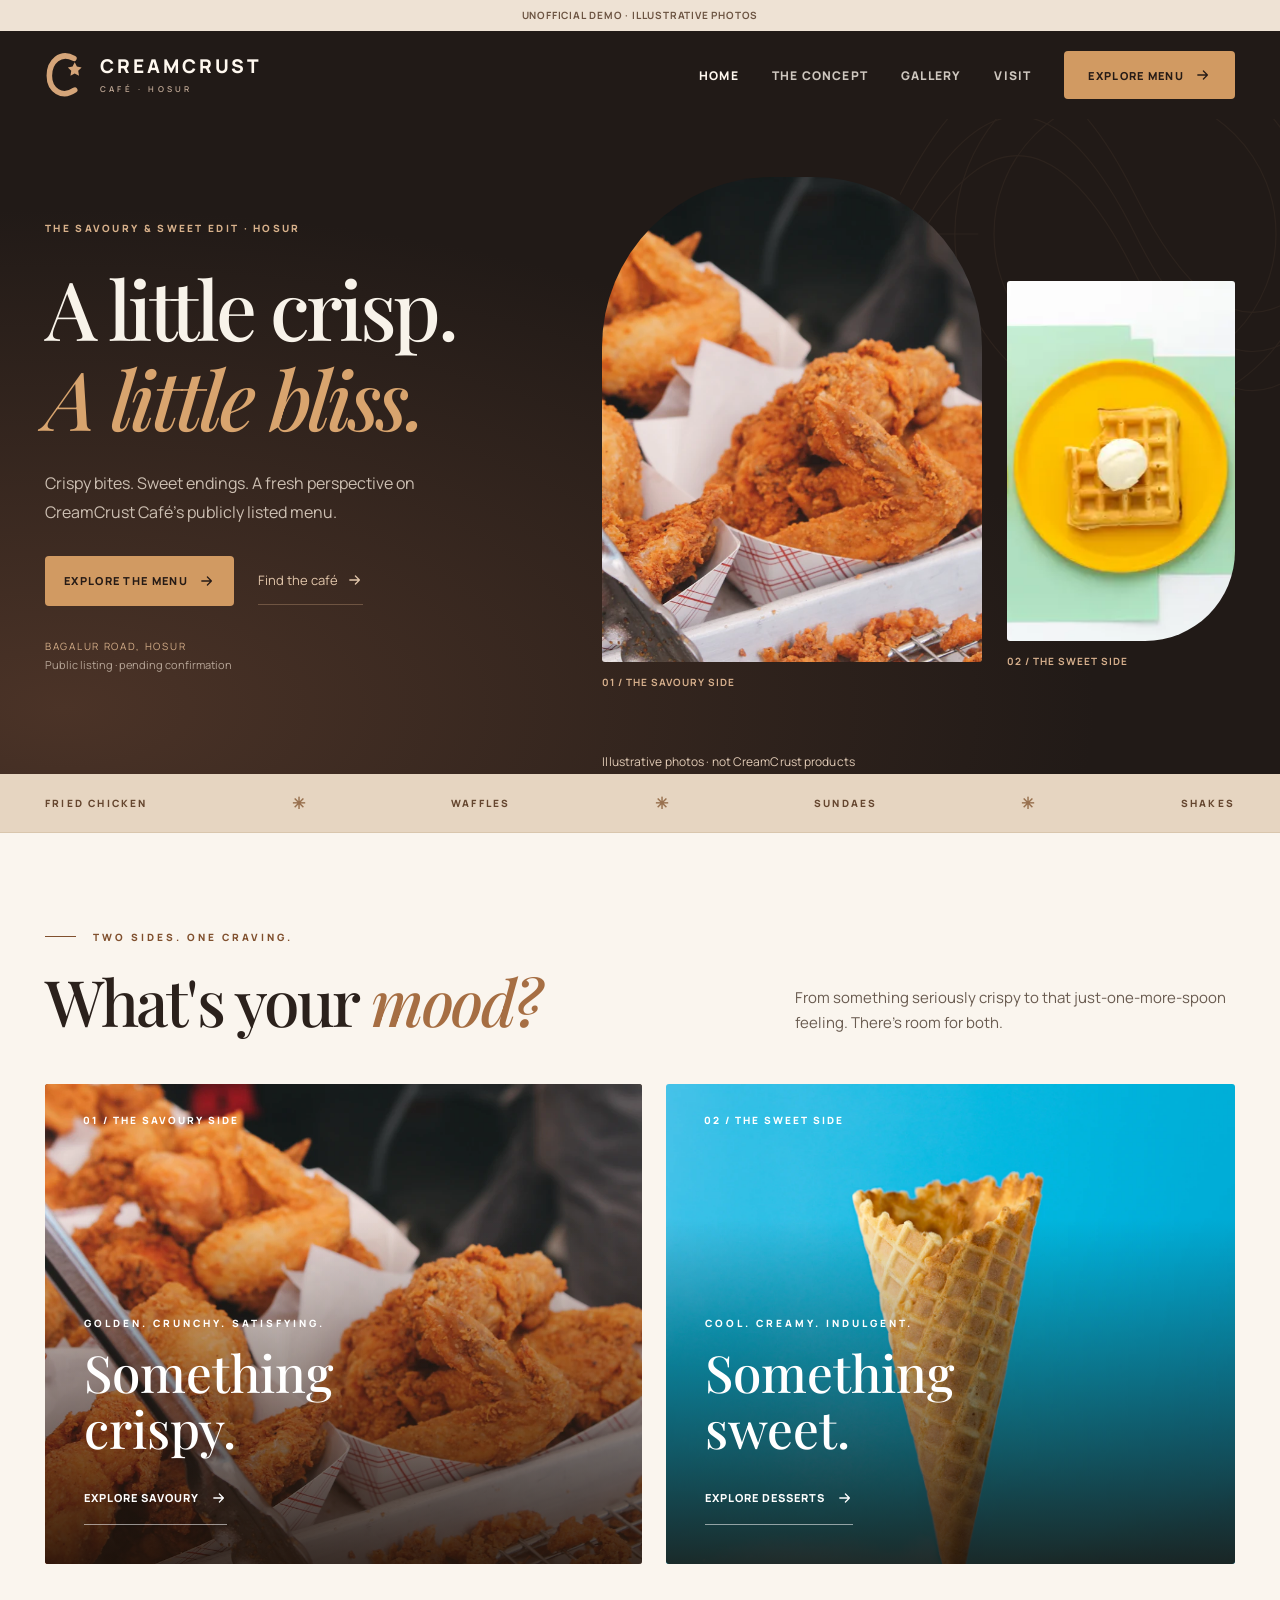
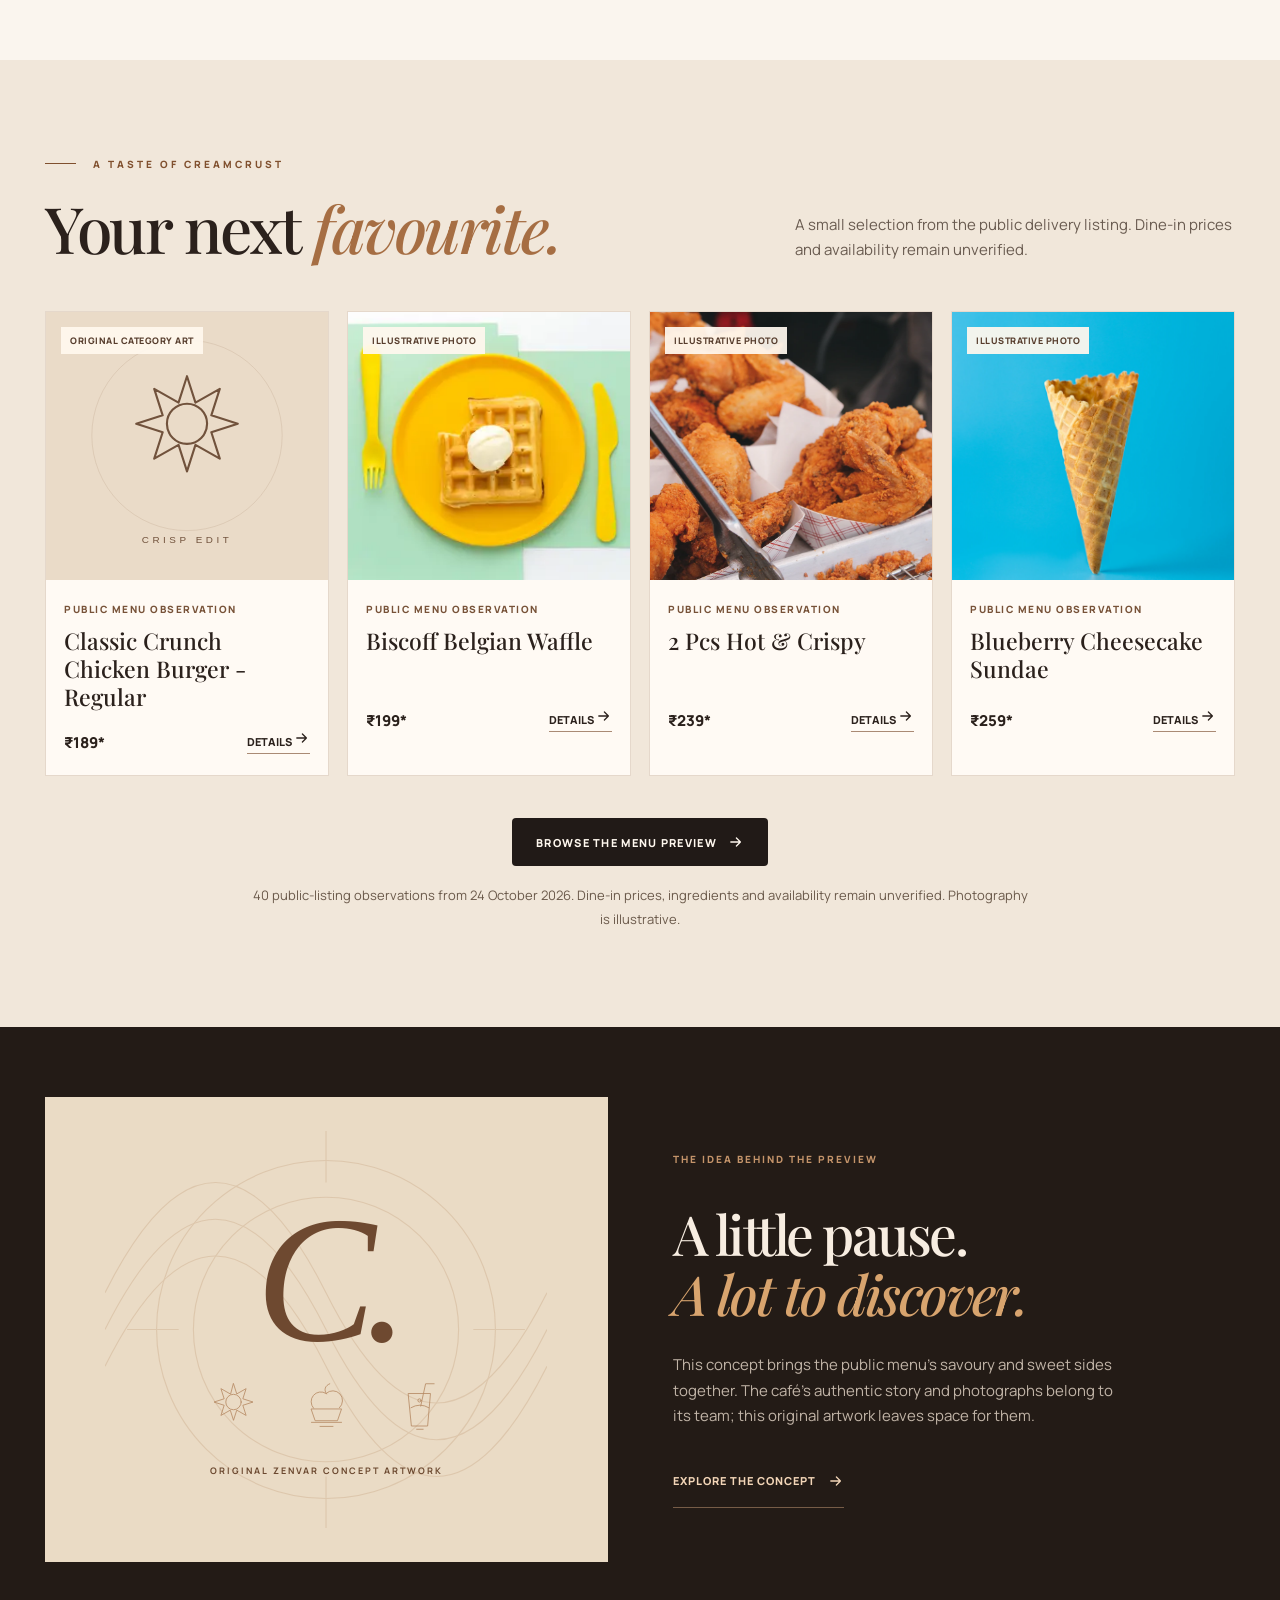
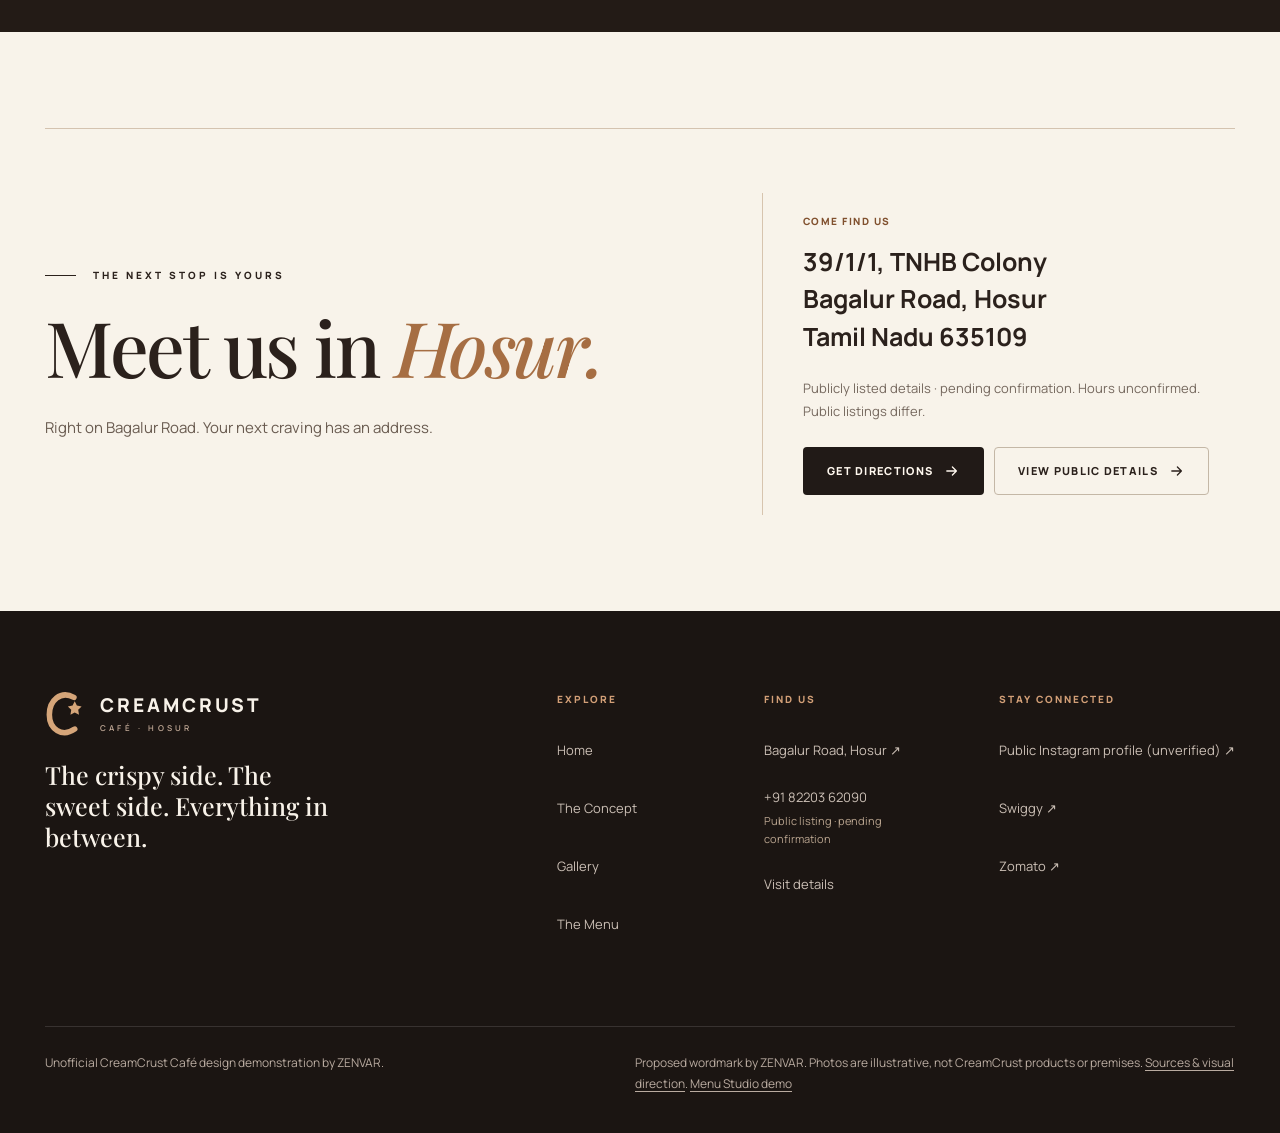
==== commit 901fc674: "Apply reviewed unofficial demo improvements" ====
--- a/index.html
+++ b/index.html
@@ -1,5 +1,5 @@
-<!doctype html><html lang="en"><head><meta charset="utf-8"><meta name="viewport" content="width=device-width,initial-scale=1"><meta name="theme-color" content="#211a17"><meta name="robots" content="noindex,nofollow"><meta name="description" content="An independent ZENVAR design demonstration for CreamCrust Cafe, Hosur. Not an official website."><title>A Little Crisp. A Little Bliss. · CreamCrust Café | ZENVAR Concept</title><link rel="preload" href="assets/fonts/font-0.woff2" as="font" type="font/woff2" crossorigin><link rel="preload" href="assets/fonts/font-4.woff2" as="font" type="font/woff2" crossorigin><link rel="preload" href="assets/fonts/font-5.woff2" as="font" type="font/woff2" crossorigin><link rel="preload" href="assets/fonts/font-6.woff2" as="font" type="font/woff2" crossorigin><link rel="icon" type="image/svg+xml" href="assets/favicon.svg"><link rel="stylesheet" href="assets/css/site.css"><link rel="stylesheet" href="assets/css/site-polish.css"><link rel="stylesheet" href="assets/css/no-contact.css"></head><body><div class="concept-ribbon" role="region" aria-label="Preview status">UNOFFICIAL DESIGN DEMO · ILLUSTRATIVE PHOTOGRAPHY</div><a class="skip-link" href="#main">Skip to content</a><header class="brand-header"><div class="container header-main"><a class="brandmark" href="index.html" aria-label="CreamCrust homepage — proposed ZENVAR wordmark" title="Proposed wordmark by ZENVAR"><svg class="brand-icon" viewBox="0 0 52 58" fill="none" aria-hidden="true"><path d="M36 8C19-1 5 12 5 30s16 29 32 18" stroke="currentColor" stroke-width="7" stroke-linecap="round"/><path d="m37 13 2.7 5.4 6 1-4.3 4.3 1 6.2-5.4-2.9-5.4 2.9 1-6.2-4.3-4.3 6-1L37 13Z" fill="currentColor"/></svg><span class="brand-word">CREAMCRUST<small>CAFÉ · HOSUR</small></span></a><nav class="header-links" aria-label="Main navigation"><a class="is-active" href="index.html">Home</a><a class="" href="story/">The Concept</a><a class="" href="gallery/">Gallery</a><a class="" href="visit/">Visit</a><a class="button button-primary" href="menu/">EXPLORE MENU <svg width="16" height="16" viewBox="0 0 20 20" fill="none" aria-hidden="true"><path d="M3.5 10h12m-5-5 5 5-5 5" stroke="currentColor" stroke-width="1.6" stroke-linecap="round" stroke-linejoin="round"/></svg></a></nav><a class="mobile-menu-link" href="menu/">Menu ↗</a><button class="menu-toggle" type="button" aria-expanded="false" aria-controls="nav-mobile" aria-label="Open navigation"><svg width="20" height="20" viewBox="0 0 20 20" fill="none"><path d="M2 5h16M2 10h16M2 15h16" stroke="currentColor" stroke-width="1.5"/></svg></button></div><nav class="nav-mobile" id="nav-mobile" aria-label="Mobile navigation"><a href="index.html">Home</a><a href="story/">The Concept</a><a href="gallery/">Gallery</a><a href="visit/">Visit</a><a href="menu/">Explore the Menu ↗</a></nav></header><main id="main"><section class="hero" aria-label="CreamCrust homepage hero"><div class="container hero-grid"><div class="hero-copy"><p class="eyebrow">THE SAVOURY &amp; SWEET EDIT · HOSUR</p><h1 class="display"><span class="line">A little crisp.</span><span class="line"><em>A little bliss.</em></span></h1><p class="hero-description">Crispy bites. Sweet endings. A fresh perspective on CreamCrust Café’s publicly listed menu.</p><div class="hero-actions"><a href="menu/" class="button button-primary">EXPLORE THE MENU <svg width="16" height="16" viewBox="0 0 20 20" fill="none" aria-hidden="true"><path d="M3.5 10h12m-5-5 5 5-5 5" stroke="currentColor" stroke-width="1.6" stroke-linecap="round" stroke-linejoin="round"/></svg></a><a href="visit/" class="hero-text-link">Find the café <svg width="16" height="16" viewBox="0 0 20 20" fill="none" aria-hidden="true"><path d="M3.5 10h12m-5-5 5 5-5 5" stroke="currentColor" stroke-width="1.6" stroke-linecap="round" stroke-linejoin="round"/></svg></a></div><p class="hero-location">BAGALUR ROAD, HOSUR <span>Public listing · pending confirmation</span></p></div><div class="hero-art"><figure class="hero-main-photo"><img src="assets/images/nc-chicken.webp" srcset="assets/images/nc-chicken-small.webp 320w, assets/images/nc-chicken-medium.webp 640w, assets/images/nc-chicken.webp 1200w" sizes="(max-width:760px) 58vw, 30vw" data-fallback="/assets/art/hero-fallback.svg" alt="Illustrative fried chicken photograph by Brian Chan; not a CreamCrust product" width="1200" height="800" fetchpriority="high"><figcaption>01 / THE SAVOURY SIDE</figcaption></figure><figure class="hero-spot-photo"><img src="assets/images/nc-waffle.webp" srcset="assets/images/nc-waffle-small.webp 320w, assets/images/nc-waffle-medium.webp 640w, assets/images/nc-waffle.webp 1200w" sizes="(max-width:760px) 34vw, 20vw" data-fallback="/assets/art/hero-fallback.svg" alt="Illustrative waffle photograph by Mae Mu; not a CreamCrust product" width="1200" height="1385"><figcaption>02 / THE SWEET SIDE</figcaption></figure><p class="hero-photo-caption">Concept preview · illustrative photography</p></div></div></section><div class="range-strip"><div class="container"><span>FRIED CHICKEN</span><i>✳</i><span>WAFFLES</span><i>✳</i><span>SUNDAES</span><i>✳</i><span>SHAKES</span></div></div>
-<section class="section-pad craving-section" id="cravings"><div class="container"><div class="section-heading"><div><p class="eyebrow"><span class="tiny-line"></span> TWO SIDES. ONE CRAVING.</p><h2 class="display section-title">What's your <em>mood?</em></h2></div><p class="section-note">From something seriously crispy to that just-one-more-spoon feeling. There's room for both.</p></div><div class="craving-grid"><a class="craving-card crispy" href="menu/#category-fried-chicken"><div class="image-visual"><img src="assets/images/nc-chicken.webp" data-fallback="/assets/art/category-crisp.svg" alt="Illustrative fried chicken by Brian Chan" width="1100" height="1100" loading="lazy"></div><span class="card-top">01 / THE SAVOURY SIDE</span><div class="content"><p class="eyebrow">GOLDEN. CRUNCHY. SATISFYING.</p><h3>Something<br>crispy.</h3><span class="small-arrow">EXPLORE SAVOURY <svg width="16" height="16" viewBox="0 0 20 20" fill="none" aria-hidden="true"><path d="M3.5 10h12m-5-5 5 5-5 5" stroke="currentColor" stroke-width="1.6" stroke-linecap="round" stroke-linejoin="round"/></svg></span></div></a><a class="craving-card sweet" href="menu/#category-sundaes"><div class="image-visual"><img src="assets/images/nc-icecream.webp" data-fallback="/assets/art/category-sweet.svg" alt="Illustrative ice cream cone by Mae Mu" width="1100" height="1100" loading="lazy"></div><span class="card-top">02 / THE SWEET SIDE</span><div class="content"><p class="eyebrow">COOL. CREAMY. INDULGENT.</p><h3>Something<br>sweet.</h3><span class="small-arrow">EXPLORE DESSERTS <svg width="16" height="16" viewBox="0 0 20 20" fill="none" aria-hidden="true"><path d="M3.5 10h12m-5-5 5 5-5 5" stroke="currentColor" stroke-width="1.6" stroke-linecap="round" stroke-linejoin="round"/></svg></span></div></a></div></div></section>
-<section class="section-pad feature-section" id="features"><div class="container"><div class="section-heading"><div><p class="eyebrow"><span class="tiny-line"></span> A TASTE OF CREAMCRUST</p><h2 class="display section-title">Your next <em>favourite.</em></h2></div><p class="section-note">A small selection from the public delivery listing. Dine-in prices and availability remain unverified.</p></div><div class="featured-items"><article class="featured-item" data-featured="classic-crunch-chicken-burger-regular"><a class="featured-image" href="menu/?item=classic-crunch-chicken-burger-regular" aria-label="View Classic Crunch Chicken Burger - Regular"><img src="assets/art/category-crisp.svg" data-fallback="/assets/art/category-crisp.svg" alt="Category illustration, not a photograph of this menu item" width="550" height="524" loading="lazy"><span>Category illustration</span></a><div class="featured-content"><p>Public menu observation</p><h3>Classic Crunch Chicken Burger - Regular</h3><div class="featured-meta"><span class="price-text">₹189*</span><a href="menu/?item=classic-crunch-chicken-burger-regular">Details <svg width="16" height="16" viewBox="0 0 20 20" fill="none" aria-hidden="true"><path d="M3.5 10h12m-5-5 5 5-5 5" stroke="currentColor" stroke-width="1.6" stroke-linecap="round" stroke-linejoin="round"/></svg></a></div></div></article><article class="featured-item" data-featured="biscoff-belgian-waffle"><a class="featured-image" href="menu/?item=biscoff-belgian-waffle" aria-label="View Biscoff Belgian Waffle"><img src="assets/images/nc-waffle.webp" data-fallback="/assets/art/category-crisp.svg" alt="Category illustration, not a photograph of this menu item" width="550" height="524" loading="lazy"><span>Category illustration</span></a><div class="featured-content"><p>Public menu observation</p><h3>Biscoff Belgian Waffle</h3><div class="featured-meta"><span class="price-text">₹199*</span><a href="menu/?item=biscoff-belgian-waffle">Details <svg width="16" height="16" viewBox="0 0 20 20" fill="none" aria-hidden="true"><path d="M3.5 10h12m-5-5 5 5-5 5" stroke="currentColor" stroke-width="1.6" stroke-linecap="round" stroke-linejoin="round"/></svg></a></div></div></article><article class="featured-item" data-featured="2-pcs-hot-crispy"><a class="featured-image" href="menu/?item=2-pcs-hot-crispy" aria-label="View 2 Pcs Hot &amp; Crispy"><img src="assets/images/nc-chicken.webp" data-fallback="/assets/art/category-crisp.svg" alt="Category illustration, not a photograph of this menu item" width="550" height="524" loading="lazy"><span>Category illustration</span></a><div class="featured-content"><p>Public menu observation</p><h3>2 Pcs Hot &amp; Crispy</h3><div class="featured-meta"><span class="price-text">₹239*</span><a href="menu/?item=2-pcs-hot-crispy">Details <svg width="16" height="16" viewBox="0 0 20 20" fill="none" aria-hidden="true"><path d="M3.5 10h12m-5-5 5 5-5 5" stroke="currentColor" stroke-width="1.6" stroke-linecap="round" stroke-linejoin="round"/></svg></a></div></div></article><article class="featured-item" data-featured="blueberry-cheesecake-sundae"><a class="featured-image" href="menu/?item=blueberry-cheesecake-sundae" aria-label="View Blueberry Cheesecake Sundae"><img src="assets/images/nc-icecream.webp" data-fallback="/assets/art/category-crisp.svg" alt="Category illustration, not a photograph of this menu item" width="550" height="524" loading="lazy"><span>Category illustration</span></a><div class="featured-content"><p>Public menu observation</p><h3>Blueberry Cheesecake Sundae</h3><div class="featured-meta"><span class="price-text">₹259*</span><a href="menu/?item=blueberry-cheesecake-sundae">Details <svg width="16" height="16" viewBox="0 0 20 20" fill="none" aria-hidden="true"><path d="M3.5 10h12m-5-5 5 5-5 5" stroke="currentColor" stroke-width="1.6" stroke-linecap="round" stroke-linejoin="round"/></svg></a></div></div></article></div><div class="center-cta"><a class="button button-light" href="menu/">BROWSE THE MENU PREVIEW <svg width="16" height="16" viewBox="0 0 20 20" fill="none" aria-hidden="true"><path d="M3.5 10h12m-5-5 5 5-5 5" stroke="currentColor" stroke-width="1.6" stroke-linecap="round" stroke-linejoin="round"/></svg></a><p class="price-context">40 public-listing observations from 24 October 2026. Dine-in prices, ingredients and availability remain unverified. Photography is illustrative.</p></div></div></section>
+<!doctype html><html lang="en"><head><meta charset="utf-8"><meta name="viewport" content="width=device-width,initial-scale=1"><meta name="theme-color" content="#211a17"><meta name="robots" content="noindex,nofollow"><meta name="description" content="An independent ZENVAR design demonstration for CreamCrust Cafe, Hosur. Not an official website."><title>A Little Crisp. A Little Bliss. · CreamCrust Café | ZENVAR Concept</title><link rel="preload" href="assets/fonts/font-0.woff2" as="font" type="font/woff2" crossorigin><link rel="preload" href="assets/fonts/font-4.woff2" as="font" type="font/woff2" crossorigin><link rel="preload" href="assets/fonts/font-5.woff2" as="font" type="font/woff2" crossorigin><link rel="preload" href="assets/fonts/font-6.woff2" as="font" type="font/woff2" crossorigin><link rel="icon" type="image/svg+xml" href="assets/favicon.svg"><link rel="stylesheet" href="assets/css/fonts.css"><link rel="stylesheet" href="assets/css/site.css"><link rel="stylesheet" href="assets/css/site-polish.css"><link rel="stylesheet" href="assets/css/no-contact.css"></head><body><div class="concept-ribbon" role="region" aria-label="Preview status">UNOFFICIAL DEMO · ILLUSTRATIVE PHOTOS</div><a class="skip-link" href="#main">Skip to content</a><header class="brand-header"><div class="container header-main"><a class="brandmark" href="index.html" aria-label="CreamCrust homepage — proposed ZENVAR wordmark" title="Proposed wordmark by ZENVAR"><svg class="brand-icon" viewBox="0 0 52 58" fill="none" aria-hidden="true"><path d="M36 8C19-1 5 12 5 30s16 29 32 18" stroke="currentColor" stroke-width="7" stroke-linecap="round"/><path d="m37 13 2.7 5.4 6 1-4.3 4.3 1 6.2-5.4-2.9-5.4 2.9 1-6.2-4.3-4.3 6-1L37 13Z" fill="currentColor"/></svg><span class="brand-word">CREAMCRUST<small>CAFÉ · HOSUR</small></span></a><nav class="header-links" aria-label="Main navigation"><a class="is-active" href="index.html">Home</a><a class="" href="story/">The Concept</a><a class="" href="gallery/">Gallery</a><a class="" href="visit/">Visit</a><a class="button button-primary" href="menu/">EXPLORE MENU <svg width="16" height="16" viewBox="0 0 20 20" fill="none" aria-hidden="true"><path d="M3.5 10h12m-5-5 5 5-5 5" stroke="currentColor" stroke-width="1.6" stroke-linecap="round" stroke-linejoin="round"/></svg></a></nav><a class="mobile-menu-link" href="menu/">Menu ↗</a><button class="menu-toggle" type="button" aria-expanded="false" aria-controls="nav-mobile" aria-label="Open navigation"><svg width="20" height="20" viewBox="0 0 20 20" fill="none"><path d="M2 5h16M2 10h16M2 15h16" stroke="currentColor" stroke-width="1.5"/></svg></button></div><nav class="nav-mobile" id="nav-mobile" aria-label="Mobile navigation"><a href="index.html">Home</a><a href="story/">The Concept</a><a href="gallery/">Gallery</a><a href="visit/">Visit</a><a href="menu/">Explore the Menu ↗</a></nav></header><main id="main"><section class="hero" aria-label="CreamCrust homepage hero"><div class="container hero-grid"><div class="hero-copy"><p class="eyebrow">THE SAVOURY &amp; SWEET EDIT · HOSUR</p><h1 class="display"><span class="line">A little crisp.</span><span class="line"><em>A little bliss.</em></span></h1><p class="hero-description">Crispy bites. Sweet endings. A fresh perspective on CreamCrust Café’s publicly listed menu.</p><div class="hero-actions"><a href="menu/" class="button button-primary">EXPLORE THE MENU <svg width="16" height="16" viewBox="0 0 20 20" fill="none" aria-hidden="true"><path d="M3.5 10h12m-5-5 5 5-5 5" stroke="currentColor" stroke-width="1.6" stroke-linecap="round" stroke-linejoin="round"/></svg></a><a href="visit/" class="hero-text-link">Find the café <svg width="16" height="16" viewBox="0 0 20 20" fill="none" aria-hidden="true"><path d="M3.5 10h12m-5-5 5 5-5 5" stroke="currentColor" stroke-width="1.6" stroke-linecap="round" stroke-linejoin="round"/></svg></a></div><p class="hero-location">BAGALUR ROAD, HOSUR <span>Public listing · pending confirmation</span></p></div><div class="hero-art"><figure class="hero-main-photo"><img src="assets/images/nc-chicken.webp" srcset="assets/images/nc-chicken-small.webp 320w, assets/images/nc-chicken-medium.webp 640w, assets/images/nc-chicken.webp 1200w" sizes="(max-width:760px) 420px, (max-width:1100px) 600px, 780px" data-fallback="/assets/art/hero-fallback.svg" alt="Fried chicken on brown paper; illustrative category photograph; not a CreamCrust product" width="1200" height="800" fetchpriority="high"><figcaption>01 / THE SAVOURY SIDE</figcaption></figure><figure class="hero-spot-photo"><img src="assets/images/nc-waffle.webp" srcset="assets/images/nc-waffle-small.webp 320w, assets/images/nc-waffle-medium.webp 640w, assets/images/nc-waffle.webp 1200w" sizes="(max-width:760px) 34vw, 20vw" data-fallback="/assets/art/hero-fallback.svg" alt="Waffles with ice cream; illustrative category photograph; not a CreamCrust product" width="1200" height="1385"><figcaption>02 / THE SWEET SIDE</figcaption></figure><p class="hero-photo-caption">Illustrative photos · not CreamCrust products</p></div></div></section><div class="range-strip"><div class="container"><span>FRIED CHICKEN</span><i>✳</i><span>WAFFLES</span><i>✳</i><span>SUNDAES</span><i>✳</i><span>SHAKES</span></div></div>
+<section class="section-pad craving-section" id="cravings"><div class="container"><div class="section-heading"><div><p class="eyebrow"><span class="tiny-line"></span> TWO SIDES. ONE CRAVING.</p><h2 class="display section-title">What's your <em>mood?</em></h2></div><p class="section-note">From something seriously crispy to that just-one-more-spoon feeling. There's room for both.</p></div><div class="craving-grid"><a class="craving-card crispy" href="menu/#category-fried-chicken"><div class="image-visual"><img src="assets/images/nc-chicken.webp" srcset="assets/images/nc-chicken-small.webp 320w, assets/images/nc-chicken-medium.webp 640w, assets/images/nc-chicken.webp 1200w" sizes="(max-width:760px) 600px, 900px" data-fallback="/assets/art/category-crisp.svg" alt="Fried chicken on brown paper; illustrative category photograph; not a CreamCrust product" width="1100" height="1100" loading="lazy"></div><span class="card-top">01 / THE SAVOURY SIDE</span><div class="content"><p class="eyebrow">GOLDEN. CRUNCHY. SATISFYING.</p><h3>Something<br>crispy.</h3><span class="small-arrow">EXPLORE SAVOURY <svg width="16" height="16" viewBox="0 0 20 20" fill="none" aria-hidden="true"><path d="M3.5 10h12m-5-5 5 5-5 5" stroke="currentColor" stroke-width="1.6" stroke-linecap="round" stroke-linejoin="round"/></svg></span></div></a><a class="craving-card sweet" href="menu/#category-sundaes"><div class="image-visual"><img src="assets/images/nc-icecream.webp" srcset="assets/images/nc-icecream-small.webp 320w, assets/images/nc-icecream-medium.webp 640w, assets/images/nc-icecream.webp 1200w" sizes="(max-width:760px) 600px, 900px" data-fallback="/assets/art/category-sweet.svg" alt="Ice cream cone against a coloured background; illustrative photograph; not a CreamCrust product" width="1100" height="1100" loading="lazy"></div><span class="card-top">02 / THE SWEET SIDE</span><div class="content"><p class="eyebrow">COOL. CREAMY. INDULGENT.</p><h3>Something<br>sweet.</h3><span class="small-arrow">EXPLORE DESSERTS <svg width="16" height="16" viewBox="0 0 20 20" fill="none" aria-hidden="true"><path d="M3.5 10h12m-5-5 5 5-5 5" stroke="currentColor" stroke-width="1.6" stroke-linecap="round" stroke-linejoin="round"/></svg></span></div></a></div></div></section>
+<section class="section-pad feature-section" id="features"><div class="container"><div class="section-heading"><div><p class="eyebrow"><span class="tiny-line"></span> A TASTE OF CREAMCRUST</p><h2 class="display section-title">Your next <em>favourite.</em></h2></div><p class="section-note">A small selection from the public delivery listing. Dine-in prices and availability remain unverified.</p></div><div class="featured-items"><article class="featured-item" data-featured="classic-crunch-chicken-burger-regular"><a class="featured-image" href="menu/?item=classic-crunch-chicken-burger-regular" aria-label="View Classic Crunch Chicken Burger - Regular"><img src="assets/art/category-crisp.svg" data-fallback="/assets/art/category-crisp.svg" alt="Category illustration, not a photograph of this menu item" width="550" height="524" loading="lazy"><span>Original category art</span></a><div class="featured-content"><p>Public menu observation</p><h3>Classic Crunch Chicken Burger - Regular</h3><div class="featured-meta"><span class="price-text">₹189*</span><a href="menu/?item=classic-crunch-chicken-burger-regular">Details <svg width="16" height="16" viewBox="0 0 20 20" fill="none" aria-hidden="true"><path d="M3.5 10h12m-5-5 5 5-5 5" stroke="currentColor" stroke-width="1.6" stroke-linecap="round" stroke-linejoin="round"/></svg></a></div></div></article><article class="featured-item" data-featured="biscoff-belgian-waffle"><a class="featured-image" href="menu/?item=biscoff-belgian-waffle" aria-label="View Biscoff Belgian Waffle"><img src="assets/images/nc-waffle.webp" srcset="assets/images/nc-waffle-small.webp 320w, assets/images/nc-waffle-medium.webp 640w, assets/images/nc-waffle.webp 1200w" sizes="(max-width:760px) 48vw, 23vw" data-fallback="/assets/art/category-crisp.svg" alt="Waffles with ice cream; illustrative category photograph; not a CreamCrust product" width="550" height="524" loading="lazy"><span>Illustrative photo</span></a><div class="featured-content"><p>Public menu observation</p><h3>Biscoff Belgian Waffle</h3><div class="featured-meta"><span class="price-text">₹199*</span><a href="menu/?item=biscoff-belgian-waffle">Details <svg width="16" height="16" viewBox="0 0 20 20" fill="none" aria-hidden="true"><path d="M3.5 10h12m-5-5 5 5-5 5" stroke="currentColor" stroke-width="1.6" stroke-linecap="round" stroke-linejoin="round"/></svg></a></div></div></article><article class="featured-item" data-featured="2-pcs-hot-crispy"><a class="featured-image" href="menu/?item=2-pcs-hot-crispy" aria-label="View 2 Pcs Hot &amp; Crispy"><img src="assets/images/nc-chicken.webp" srcset="assets/images/nc-chicken-small.webp 320w, assets/images/nc-chicken-medium.webp 640w, assets/images/nc-chicken.webp 1200w" sizes="(max-width:760px) 48vw, 23vw" data-fallback="/assets/art/category-crisp.svg" alt="Fried chicken on brown paper; illustrative category photograph; not a CreamCrust product" width="550" height="524" loading="lazy"><span>Illustrative photo</span></a><div class="featured-content"><p>Public menu observation</p><h3>2 Pcs Hot &amp; Crispy</h3><div class="featured-meta"><span class="price-text">₹239*</span><a href="menu/?item=2-pcs-hot-crispy">Details <svg width="16" height="16" viewBox="0 0 20 20" fill="none" aria-hidden="true"><path d="M3.5 10h12m-5-5 5 5-5 5" stroke="currentColor" stroke-width="1.6" stroke-linecap="round" stroke-linejoin="round"/></svg></a></div></div></article><article class="featured-item" data-featured="blueberry-cheesecake-sundae"><a class="featured-image" href="menu/?item=blueberry-cheesecake-sundae" aria-label="View Blueberry Cheesecake Sundae"><img src="assets/images/nc-icecream.webp" srcset="assets/images/nc-icecream-small.webp 320w, assets/images/nc-icecream-medium.webp 640w, assets/images/nc-icecream.webp 1200w" sizes="(max-width:760px) 48vw, 23vw" data-fallback="/assets/art/category-crisp.svg" alt="Ice cream cone against a coloured background; illustrative photograph; not a CreamCrust product" width="550" height="524" loading="lazy"><span>Illustrative photo</span></a><div class="featured-content"><p>Public menu observation</p><h3>Blueberry Cheesecake Sundae</h3><div class="featured-meta"><span class="price-text">₹259*</span><a href="menu/?item=blueberry-cheesecake-sundae">Details <svg width="16" height="16" viewBox="0 0 20 20" fill="none" aria-hidden="true"><path d="M3.5 10h12m-5-5 5 5-5 5" stroke="currentColor" stroke-width="1.6" stroke-linecap="round" stroke-linejoin="round"/></svg></a></div></div></article></div><div class="center-cta"><a class="button button-light" href="menu/">BROWSE THE MENU PREVIEW <svg width="16" height="16" viewBox="0 0 20 20" fill="none" aria-hidden="true"><path d="M3.5 10h12m-5-5 5 5-5 5" stroke="currentColor" stroke-width="1.6" stroke-linecap="round" stroke-linejoin="round"/></svg></a><p class="price-context">40 public-listing observations from 24 October 2026. Dine-in prices, ingredients and availability remain unverified. Photography is illustrative.</p></div></div></section>
 <section class="story-band"><div class="container story-layout"><div class="concept-art-panel"><img class="concept-pattern" src="assets/art/editorial-pattern.svg" alt="" width="240" height="240" loading="lazy"><p class="art-monogram" aria-hidden="true">C.</p><div class="art-ornaments"><img src="assets/art/ornament-crisp.svg" alt="Original savoury ornament" width="80" height="80" loading="lazy"><img src="assets/art/ornament-sweet.svg" alt="Original dessert ornament" width="80" height="80" loading="lazy"><img src="assets/art/ornament-sip.svg" alt="Original drink ornament" width="80" height="80" loading="lazy"></div><p>ORIGINAL ZENVAR CONCEPT ARTWORK</p></div><div class="story-copy"><p class="eyebrow">THE IDEA BEHIND THE PREVIEW</p><h2 class="display">A little pause.<br><em>A lot to discover.</em></h2><p>This concept brings the public menu’s savoury and sweet sides together. The café’s authentic story and photographs belong to its team; this original artwork leaves space for them.</p><a class="small-arrow" href="story/">EXPLORE THE CONCEPT <svg width="16" height="16" viewBox="0 0 20 20" fill="none" aria-hidden="true"><path d="M3.5 10h12m-5-5 5 5-5 5" stroke="currentColor" stroke-width="1.6" stroke-linecap="round" stroke-linejoin="round"/></svg></a></div></div></section>
 <section class="section-pad visit-section" id="visit"><div class="container"><div class="visit-panel"><div><p class="eyebrow"><span class="tiny-line"></span> THE NEXT STOP IS YOURS</p><h2 class="display">Meet us in <em>Hosur.</em></h2><p class="section-note">Right on Bagalur Road. Your next craving has an address.</p></div><div class="visit-info"><p class="info-label">COME FIND US</p><h3>39/1/1, TNHB Colony<br>Bagalur Road, Hosur<br>Tamil Nadu 635109</h3><p>Publicly listed details · pending confirmation. Hours unconfirmed. Public listings differ.</p><div class="visit-buttons"><a class="button button-light" href="https://www.google.com/maps/search/?api=1&query=CreamCrust+Cafe+Bagalur+Road+Hosur" target="_blank" rel="noopener noreferrer">GET DIRECTIONS <svg width="16" height="16" viewBox="0 0 20 20" fill="none" aria-hidden="true"><path d="M3.5 10h12m-5-5 5 5-5 5" stroke="currentColor" stroke-width="1.6" stroke-linecap="round" stroke-linejoin="round"/></svg></a><a class="button button-outline" href="visit/">VIEW PUBLIC DETAILS <svg width="16" height="16" viewBox="0 0 20 20" fill="none" aria-hidden="true"><path d="M3.5 10h12m-5-5 5 5-5 5" stroke="currentColor" stroke-width="1.6" stroke-linecap="round" stroke-linejoin="round"/></svg></a></div></div></div></div></section></main><footer class="brand-footer"><div class="container"><div class="footer-top"><div><a class="brandmark" href="index.html" aria-label="CreamCrust homepage — proposed ZENVAR wordmark" title="Proposed wordmark by ZENVAR"><svg class="brand-icon" viewBox="0 0 52 58" fill="none" aria-hidden="true"><path d="M36 8C19-1 5 12 5 30s16 29 32 18" stroke="currentColor" stroke-width="7" stroke-linecap="round"/><path d="m37 13 2.7 5.4 6 1-4.3 4.3 1 6.2-5.4-2.9-5.4 2.9 1-6.2-4.3-4.3 6-1L37 13Z" fill="currentColor"/></svg><span class="brand-word">CREAMCRUST<small>CAFÉ · HOSUR</small></span></a><p class="footer-statement">The crispy side. The sweet side. Everything in between.</p></div><div class="footer-column"><p class="footer-heading">Explore</p><a href="index.html">Home</a><a href="story/">The Concept</a><a href="gallery/">Gallery</a><a href="menu/">The Menu</a></div><div class="footer-column"><p class="footer-heading">Find us</p><a href="https://www.google.com/maps/search/?api=1&query=CreamCrust+Cafe+Bagalur+Road+Hosur" target="_blank" rel="noopener noreferrer">Bagalur Road, Hosur ↗</a><span class="public-phone">+91 82203 62090</span><small class="public-detail-note">Public listing · pending confirmation</small><a href="visit/">Visit details</a></div><div class="footer-column"><p class="footer-heading">Stay connected</p><a href="https://www.instagram.com/creamcrust.cafe/" target="_blank" rel="noopener noreferrer">Public Instagram profile (unverified) ↗</a><a href="https://www.swiggy.com/city/hosur/creamcrust-cafe-hosur-city-rest1196332" target="_blank" rel="noopener noreferrer">Swiggy ↗</a><a href="https://www.zomato.com/hosur/cream-crust-cafe-hosur-locality" target="_blank" rel="noopener noreferrer">Zomato ↗</a></div></div><div class="footer-bottom"><span>Unofficial CreamCrust Café design demonstration by ZENVAR.</span><span>Proposed wordmark by ZENVAR. Photos are illustrative, not CreamCrust products or premises. <a href="gallery/">Sources &amp; visual direction</a>. <a href="studio/">Menu Studio demo</a></span></div></div></footer><script src="assets/js/business-data.js" defer></script><script src="assets/js/media.js" defer></script><script src="assets/js/menu-data.js" defer></script><script src="assets/js/catalog.js" defer></script><script src="assets/js/site.js" defer></script></body></html>
--- a/assets/css/fonts.css
+++ b/assets/css/fonts.css
@@ -0,0 +1,56 @@
+@font-face {
+  font-family: 'Manrope';
+  font-style: normal;
+  font-weight: 400;
+  font-display: swap;
+  src: url(../fonts/font-0.woff2) format('woff2');
+}
+@font-face {
+  font-family: 'Manrope';
+  font-style: normal;
+  font-weight: 500;
+  font-display: swap;
+  src: url(../fonts/font-1.woff2) format('woff2');
+}
+@font-face {
+  font-family: 'Manrope';
+  font-style: normal;
+  font-weight: 600;
+  font-display: swap;
+  src: url(../fonts/font-2.woff2) format('woff2');
+}
+@font-face {
+  font-family: 'Manrope';
+  font-style: normal;
+  font-weight: 700;
+  font-display: swap;
+  src: url(../fonts/font-3.woff2) format('woff2');
+}
+@font-face {
+  font-family: 'Manrope';
+  font-style: normal;
+  font-weight: 800;
+  font-display: swap;
+  src: url(../fonts/font-4.woff2) format('woff2');
+}
+@font-face {
+  font-family: 'Playfair Display';
+  font-style: italic;
+  font-weight: 500;
+  font-display: swap;
+  src: url(../fonts/font-5.woff2) format('woff2');
+}
+@font-face {
+  font-family: 'Playfair Display';
+  font-style: normal;
+  font-weight: 500;
+  font-display: swap;
+  src: url(../fonts/font-6.woff2) format('woff2');
+}
+@font-face {
+  font-family: 'Playfair Display';
+  font-style: normal;
+  font-weight: 600;
+  font-display: swap;
+  src: url(../fonts/font-7.woff2) format('woff2');
+}
--- a/assets/css/site.css
+++ b/assets/css/site.css
@@ -1,4 +1,3 @@
-@import url('fonts.css');
 :root{--espresso:#211a17;--espresso2:#2b211c;--ivory:#f8f3ea;--cream:#fff8ef;--caramel:#c28b5b;--orange:#bd6b3e;--berry:#773e3b;--oat:#d9c7b4;--ink:#2b211c;--muted:#75685e;--line:#e3d9cc;--font-ui:Manrope,'DM Sans',Arial,sans-serif;--font-display:'Playfair Display',Georgia,serif;scroll-behavior:smooth}
 *{box-sizing:border-box}html{scroll-behavior:smooth;scroll-padding-top:88px}body{margin:0;background:var(--ivory);color:var(--ink);font-family:var(--font-ui);-webkit-font-smoothing:antialiased}::selection{background:#b97745;color:#fff}a{color:inherit;text-decoration:none}button,input{font:inherit}button{cursor:pointer}button:focus-visible,a:focus-visible,input:focus-visible{outline:3px solid #e2a766;outline-offset:3px}img{display:block;width:100%}p,h1,h2,h3,h4{margin:0}p{line-height:1.7}ul{margin:0;padding:0;list-style:none}svg{flex-shrink:0}.container{width:min(100% - 90px,1310px);margin:auto}.sr-only{position:absolute;width:1px;height:1px;padding:0;margin:-1px;overflow:hidden;clip:rect(0,0,0,0);white-space:nowrap;border:0}
 .concept-ribbon{background:#eee2d4;color:#6c5442;padding:8px 16px;text-align:center;font-size:10px;line-height:1.5;letter-spacing:1.15px;text-transform:uppercase;font-weight:700}.concept-ribbon a{text-decoration:underline;text-underline-offset:3px}.brand-header{position:relative;z-index:40;background:var(--espresso);color:var(--cream)}.header-main{min-height:88px;display:flex;justify-content:space-between;align-items:center;gap:30px}.brandmark{display:inline-flex;align-items:center;gap:13px;min-width:230px}.brand-icon{width:42px;height:46px;color:#d5a579}.brand-word{display:flex;flex-direction:column;gap:0;line-height:.98;text-transform:uppercase;letter-spacing:3px;font-size:19px;font-weight:800}.brand-word small{font-size:8px;letter-spacing:3.2px;font-weight:600;margin-top:9px;color:#c3ab98}.header-links{display:flex;align-items:center;gap:33px}.header-links a:not(.button){font-size:11px;letter-spacing:1.2px;text-transform:uppercase;font-weight:800;opacity:.78;transition:opacity .2s}.header-links a:hover,.header-links .is-active{opacity:1!important}.button{border:1px solid transparent;display:inline-flex;justify-content:center;align-items:center;gap:11px;min-height:48px;padding:0 23px;border-radius:4px;white-space:nowrap;font-size:11px;font-weight:800;letter-spacing:1.3px;text-transform:uppercase;transition:transform .25s,background .25s,border-color .25s}.button:hover{transform:translateY(-2px)}.button-primary{background:#d19a62;color:#261b16}.button-primary:hover{background:#e8b57e}.button-ghost{border-color:#b8a08e55;color:#fff;background:transparent}.button-light{background:var(--espresso);color:var(--cream)}.button-light:hover{background:#4b3225}.button-outline{border-color:#c4b7a6;color:var(--ink)}.button-outline:hover{border-color:var(--ink)}.menu-toggle{display:none;background:none;color:#fff;border:1px solid #ffffff55;border-radius:3px;width:46px;height:46px;align-items:center;justify-content:center}.nav-mobile{display:none}.eyebrow{font-size:10px;font-weight:800;letter-spacing:3px;text-transform:uppercase}.eyebrow .tiny-line{display:inline-block;vertical-align:middle;width:31px;height:1px;background:currentColor;margin:0 12px 3px 0}.display{font-family:var(--font-display);font-weight:500;letter-spacing:-2.5px;line-height:1.09}.display em{font-style:italic;color:#c99465}.section-pad{padding:120px 0}.section-title{font-size:clamp(39px,5vw,74px);max-width:720px}.section-note{font-size:15px;color:#75685e;max-width:440px}.section-heading{display:flex;justify-content:space-between;gap:30px;align-items:end;margin-bottom:48px}.section-heading .eyebrow{margin-bottom:20px;color:#9e663d}.small-arrow{display:inline-flex;gap:12px;align-items:center;font-weight:800;letter-spacing:1px;font-size:11px;text-transform:uppercase;border-bottom:1px solid #765c47;padding-bottom:9px}
--- a/assets/css/no-contact.css
+++ b/assets/css/no-contact.css
@@ -1,21 +1,58 @@
-/* Original ZENVAR editorial refinements for the private no-contact sprint. */
-:root{--review-espresso:#211a17;--review-ivory:#f8f3ea;--review-caramel:#d2a16f}
-html{scroll-padding-top:100px}figure{margin:0}button,a,input,select,summary{-webkit-tap-highlight-color:transparent}button,a{touch-action:manipulation}
-.hero{min-height:0}.hero::before{background:radial-gradient(ellipse at 5% 90%,#4b3327 0,transparent 60%),#211a17}.hero::after{content:'';position:absolute;right:-90px;top:-120px;width:470px;height:470px;background:url('../art/editorial-pattern.svg') center/contain;opacity:.16;pointer-events:none}
-.hero-grid{min-height:655px;grid-template-columns:46% 54%;gap:0;align-items:center}.hero-copy{padding:74px 25px 72px 0}.hero-copy .eyebrow{font-size:10px;letter-spacing:2.3px;margin:0 0 26px;color:#d8b18b}.hero h1{font-size:clamp(60px,6.35vw,94px);line-height:1.1;letter-spacing:-3.6px}.hero-description{font-size:16px;line-height:1.8;margin:27px 0 29px;max-width:370px}.hero-actions{gap:24px;align-items:center;flex-wrap:wrap}.hero-text-link{font-size:13px;display:inline-flex;align-items:center;gap:9px;min-height:48px;border-bottom:1px solid #b9937366;color:#e2c6ab}.hero-location{font-size:10px;letter-spacing:1.7px;line-height:1.8;color:#d4ad88;margin-top:31px}.hero-location span{display:block;color:#b7a698;font-size:11px;letter-spacing:0}
-.hero-art{display:grid;grid-template-columns:60% 36%;column-gap:4%;min-height:568px;align-items:center;padding:15px 0 39px 10px;position:relative}.hero-main-photo,.hero-spot-photo{position:relative;inset:auto;left:auto;right:auto;top:auto;bottom:auto;width:auto;border:0;border-radius:0;background:none;box-shadow:none;transform:none;overflow:visible;align-self:center;display:flex;flex-direction:column}.hero-main-photo{height:515px}.hero-spot-photo{height:390px;margin-top:83px}.hero-main-photo::before{display:none}.hero-main-photo img,.hero-spot-photo img{height:calc(100% - 30px);width:100%;object-fit:cover}.hero-main-photo img{border-radius:170px 170px 3px 3px;object-position:72% 50%}.hero-spot-photo img{border-radius:3px 3px 90px 3px;object-position:50% 57%}.hero-art figcaption{font:700 9px/1.6 Manrope,Arial,sans-serif;letter-spacing:1.5px;color:#d7b08d;padding:12px 0 0}.hero-photo-caption{position:absolute;bottom:3px;left:10px;right:auto;color:#d0c1b2;font-size:12px;letter-spacing:.1px;line-height:1.6}.hero-ribbon-stamp,.hero-index{display:none}
-.range-strip{background:#e6d5c1;border-bottom:1px solid #d9c6ad;color:#65462f}.range-strip>.container{display:flex;justify-content:space-between;align-items:center;gap:20px;padding:18px 0;font-size:10px;letter-spacing:2.2px;font-weight:800}.range-strip i{font-size:16px;font-style:normal;color:#99714f}
-.mobile-bottom-cta{display:none!important}.public-phone{display:block;color:#cbbfb5;font-size:13px;line-height:1.6;margin-bottom:5px}.public-detail-note{font-size:11px;line-height:1.6;color:#b9a48f;display:block;max-width:185px;margin-bottom:15px}.footer-bottom{font-size:12px;letter-spacing:0;line-height:1.8}.footer-bottom>span{max-width:600px}.brand-footer{padding-bottom:38px}.footer-statement{font-size:25px}
-.featured-image{position:relative}.featured-image span{font-size:9px;letter-spacing:.5px;max-width:90%;background:#fff8eeee;padding:7px 9px}.featured-content h3{font-size:23px}.price-context{font-size:13px;max-width:780px}.featured-content{padding:21px 18px}.image-visual img{object-position:65% 50%}.craving-card.sweet .image-visual img{object-position:50% 50%}.craving-card .image-visual::before{background:linear-gradient(0deg,#1e1109d9,transparent 72%)}
-.concept-art-panel{position:relative;display:flex;min-height:465px;align-items:center;justify-content:center;flex-direction:column;overflow:hidden;background:#eadbc5;color:#6b482f}.concept-art-panel .concept-pattern{position:absolute;width:95%;height:95%;object-fit:contain;opacity:.6;inset:2.5%}.art-monogram{font:italic 180px/1 Georgia,serif;z-index:1;color:#6e4930;letter-spacing:-12px;margin-top:10px}.art-ornaments{display:flex;gap:28px;position:relative;z-index:1;margin-top:4px}.art-ornaments img{width:65px;height:65px}.concept-art-panel>p:last-child{font:700 9px/1.6 Manrope,Arial,sans-serif;letter-spacing:2px;position:relative;z-index:1;margin:25px 0 0}.story-band{padding:70px 0}.story-layout{gap:65px;min-height:0;align-items:center}.story-copy{padding:20px 0}.story-copy h2{font-size:clamp(42px,4.3vw,66px)}.story-copy p{font-size:15px}.story-copy .eyebrow{font-size:10px;letter-spacing:2px}.editorial-block{gap:65px}.editorial-block .concept-art-panel{min-height:530px}
-.verification-note{padding:13px 16px;background:#efe4d6;border-left:2px solid #9a704d;font-size:13px!important;line-height:1.7!important;color:#604b3b!important}.source-reference{font-size:13px;margin:18px 0 0!important}.source-reference a,.rights-panel a,.direction-caption a{text-decoration:underline;text-underline-offset:4px}.listing-details{margin:25px 0}.listing-details dt{font-size:11px;font-weight:800;letter-spacing:1px;text-transform:uppercase;color:#77553a;margin-top:20px}.listing-details dd{margin:8px 0 0;font-size:16px;line-height:1.7}.listing-details dd small{display:block;font-size:12px;color:#75604f;max-width:340px}.visit-card h2{font-size:38px;line-height:1.2}.map-panel small{font-size:12px;color:#d0b79f;line-height:1.6}.provider-panel{margin-top:50px;padding-top:35px;border-top:1px solid #d6c3ad;display:grid;grid-template-columns:1fr 1fr;gap:40px;align-items:center}.provider-panel h2{font:500 36px/1.2 'Playfair Display',Georgia,serif;margin:12px 0}.provider-panel p:last-child{font-size:14px;color:#75604f}.provider-links{display:flex;gap:10px;flex-wrap:wrap}.provider-links small{display:block;width:100%;font-size:12px;color:#75604f;margin-top:5px}.visit-panel .section-note{font-size:15px}
-.direction-gallery{display:grid;grid-template-columns:1fr 1fr;gap:40px 26px}.direction-tile{min-width:0}.direction-tile:nth-child(even){padding-top:65px}.direction-tile .gallery-photo{display:block;aspect-ratio:4/4.5;background:#d7bea0}.direction-tile .gallery-photo img{height:100%;width:100%;object-fit:cover;transition:transform .25s}.direction-tile .gallery-photo:hover img{transform:scale(1.025)}.direction-tile:first-child img{object-position:65% 50%}.direction-tile .gallery-photo span{font-size:10px;letter-spacing:.9px}.direction-caption{padding:18px 0 0}.direction-caption h2{font:500 29px/1.3 'Playfair Display',Georgia,serif;margin-bottom:10px}.direction-caption a{font-size:13px;line-height:1.8;display:inline-flex;align-items:center;min-height:44px}.rights-panel{margin-top:65px;padding:35px;background:#eee2d2;border:1px solid #d9c7b1;max-width:900px}.rights-panel h2{font:500 33px/1.3 'Playfair Display',Georgia,serif;margin:0 0 17px}.rights-panel p{font-size:15px;color:#685442;margin-top:10px}.gallery-dialog p{font-size:14px;line-height:1.7}.gallery-dialog img{background:#eadbc5}.media-fallback{object-fit:cover!important;object-position:center!important}.inner-hero p{font-size:16px;line-height:1.8}
-/* The menu retains its independent, practical visual language. */
-.menu-intro{padding:31px 0 35px}.menu-intro h1{font-size:clamp(38px,4vw,57px)}.menu-intro .menu-edition{letter-spacing:1.2px}.menu-shell .menu-notice{background:#efe6d9;color:#604b3b}.menu-notice summary{cursor:pointer;font-size:13px;font-weight:700;min-height:44px;display:list-item;align-content:center}.menu-notice summary:focus-visible{outline:3px solid #b57139;outline-offset:3px}.menu-notice p{font-size:13px;margin:8px 0 3px}.menu-toolbar{display:grid;grid-template-columns:minmax(240px,1fr) 210px 105px 108px;gap:10px}.menu-toolbar .searchbox{min-width:0}.price-toggle{border:1px solid #c9b8a3;background:#fffaf3;color:#68482f;font-weight:700;font-size:12px;min-height:48px;padding:8px 12px}.price-toggle[aria-pressed=true]{background:#eadcc9;border-color:#9b6e47}.menu-controls{position:sticky;top:0;z-index:8;background:#f9f4eb;padding:12px 0 0}.catrail-wrap{position:relative;top:auto;margin:6px 0 0;box-shadow:none;border-bottom:1px solid #ded0bf;padding:10px 0 14px}.category-rail{padding-right:42px;scroll-padding-inline:12px}.category-next{position:absolute;right:-1px;top:9px;width:39px;height:45px;border:1px solid #d9c7b1;background:#f8f0e5;color:#68482f;font-size:21px;box-shadow:-9px 0 13px #f9f4eb}.product-card{border-color:#e2d4c3}.product-title{font-size:22px}.product-price small{max-width:190px;font-size:11px;line-height:1.55;margin-top:5px}.details-button{min-height:44px}.product-art img{object-fit:cover}.product-art .photo-label{font-size:9px;letter-spacing:.4px}.product-price.is-hidden{font-size:14px;color:#725c49;font-weight:600;line-height:1.5}.product-body{min-height:195px}.menu-grid .heart{box-shadow:0 1px 5px #0002}.menu-shell .catalog-footer p{font-size:13px}.catalog-footer .listing-source{font-size:13px;line-height:1.6}.modal-photo{background:#eadbc5}.modal-photo .category-art{object-fit:contain}.modal-copy h2{font-size:33px}.modal-copy .modal-price.is-hidden{font-size:20px}.modal-copy .modal-small{font-size:12px;line-height:1.8}.menu-grid:empty{min-height:640px}.menu-grid[hidden]{display:none}.menu-footer .public-wordmark-note{font-size:12px;color:#cdb89e}.menu-scroll-note{font-size:12px;color:#735d49;margin:0 0 10px}.empty-state{margin-top:0;padding:60px 20px}.empty-state p{font-size:15px}
-@media(min-width:761px) and (max-width:1100px){.hero-grid{min-height:590px;grid-template-columns:49% 51%}.hero h1{font-size:61px;letter-spacing:-2.8px}.hero-copy{padding:60px 18px 60px 0}.hero-art{min-height:510px}.hero-main-photo{height:450px}.hero-spot-photo{height:325px}.hero-description{font-size:15px}.hero-actions{gap:15px}.hero-text-link{font-size:12px}.hero-actions .button{font-size:10px;padding:0 13px}.story-layout{gap:35px}.story-copy h2{font-size:45px}.menu-toolbar{grid-template-columns:minmax(220px,1fr) 170px 95px 100px}.menu-toolbar .select-wrap{min-width:0;padding:0 11px}.menu-logo>span{font-size:16px}}
-@media(max-width:760px){html{scroll-padding-top:88px}.brand-header{position:sticky;top:0;z-index:30}.concept-ribbon{font-size:9px;letter-spacing:.2px;padding:7px 8px}.header-main{min-height:68px}.hero-grid{display:flex;gap:0;min-height:0}.hero-copy{padding:29px 0 20px;width:100%}.hero-copy .eyebrow{font-size:9px;letter-spacing:1.5px;margin-bottom:17px}.hero h1{font-size:clamp(43px,10.6vw,62px);letter-spacing:-1.8px;line-height:1.12}.hero-description{font-size:15px;line-height:1.65;max-width:360px;margin:19px 0 21px}.hero-actions{gap:24px;flex-wrap:nowrap}.hero-actions .button{font-size:10px;min-height:48px;padding:0 14px;letter-spacing:1px}.hero-text-link{font-size:12px;gap:7px;border:0;white-space:nowrap;min-height:48px}.hero-location{display:none}.hero-art{width:100%;grid-template-columns:59% 37%;column-gap:4%;min-height:300px;padding:0 0 38px;margin:0 0 16px;align-items:start}.hero-main-photo{height:264px;min-height:0}.hero-spot-photo{height:222px;margin-top:39px}.hero-main-photo img,.hero-spot-photo img{height:calc(100% - 25px)}.hero-main-photo img{border-radius:120px 120px 3px 3px;object-position:75% 50%}.hero-spot-photo img{border-radius:3px 3px 60px 3px;object-position:50% 55%}.hero-art figcaption{font-size:8px;line-height:1.5;letter-spacing:.8px;padding-top:9px;white-space:nowrap}.hero-photo-caption{left:0;bottom:3px;font-size:12px;line-height:1.5}.hero::after{width:300px;height:300px;right:-100px;top:-90px}.range-strip>.container{gap:8px;padding:14px 0;letter-spacing:.7px;font-size:8px}.range-strip i{font-size:11px}.range-strip span{white-space:nowrap}.section-pad{padding:60px 0}.section-title{font-size:39px}.craving-card{min-height:360px}.featured-content{padding:18px 12px}.featured-content h3{font-size:19px;min-height:73px}.featured-image span{left:8px;top:8px;font-size:8px;max-width:92%;padding:6px;letter-spacing:0}.featured-content p{font-size:9px;line-height:1.6}.featured-meta{margin-top:14px}.story-band{padding:50px 0}.story-layout{gap:32px}.concept-art-panel{min-height:340px}.art-monogram{font-size:140px}.art-ornaments img{width:53px;height:53px}.art-ornaments{gap:24px}.concept-art-panel>p:last-child{font-size:8px;letter-spacing:1.3px}.story-copy{padding:0}.story-copy h2{font-size:43px;margin-bottom:23px}.story-copy p{font-size:15px}.editorial-block .concept-art-panel{min-height:340px}.editorial-block{gap:34px}.inner-hero{padding:49px 0}.inner-hero h1{font-size:52px;line-height:1.12}.inner-hero p{font-size:15px}.brand-footer{padding:50px 0 35px}.footer-bottom{font-size:12px}.footer-column a{font-size:13px;min-height:36px}.footer-statement{font-size:24px}.public-phone{font-size:13px}.public-detail-note{font-size:12px}.direction-gallery{gap:28px 15px;grid-template-columns:1fr 1fr}.direction-tile:nth-child(even){padding-top:35px}.direction-tile .gallery-photo{aspect-ratio:3/4}.direction-tile .gallery-photo span{left:8px;bottom:8px;font-size:8px;letter-spacing:0;padding:5px}.direction-caption{padding-top:13px}.direction-caption h2{font-size:23px;margin:0 0 6px}.direction-caption a{font-size:12px;line-height:1.7;min-height:44px}.rights-panel{padding:24px 20px;margin-top:38px}.rights-panel h2{font-size:28px}.rights-panel p{font-size:14px}.gallery-dialog p{font-size:13px}.visit-card{padding:26px 22px}.visit-card h2{font-size:33px}.provider-panel{grid-template-columns:1fr;gap:24px}.provider-panel h2{font-size:32px}.provider-links{gap:8px}.provider-links .button{font-size:10px;padding:0 12px}.listing-details dd{font-size:15px}
-.menu-intro{padding:25px 0 27px}.menu-intro h1{font-size:36px}.menu-intro p:last-child{font-size:14px}.menu-controls{padding-top:10px}.menu-toolbar{grid-template-columns:1fr 1fr 1fr;gap:8px}.menu-toolbar .searchbox{grid-column:1/-1;min-height:52px}.menu-toolbar .select-wrap{min-width:0;height:48px;padding:0 9px}.menu-toolbar .select-wrap label{display:none}.menu-toolbar select{font-size:12px}.menu-toolbar .faves-toggle{min-width:0;height:48px;font-size:12px}.price-toggle{font-size:11px;padding:7px}.catrail-wrap{padding-bottom:12px;margin-top:3px}.menu-notice{margin-bottom:3px!important;padding:0 12px!important}.menu-notice summary{font-size:12px;line-height:1.6;min-height:46px}.category-next{top:9px;height:44px}.cat-chip{font-size:12px}.browse-section{padding-top:16px}.result-line{margin:18px 0 14px}.product-title{font-size:20px}.product-body{min-height:170px}.product-price small{font-size:11px}.product-price{font-size:18px}.modal-copy h2{font-size:29px}.modal-photo{height:190px}.modal-copy{padding:25px 23px}.menu-header .nav-inner{min-height:68px}.menu-shell .menu-footer{padding:28px 0}.menu-bottom-hero{padding:50px 0}.menu-bottom-grid h2{font-size:48px}.menu-shell .foot-small{font-size:12px}}
-@media(max-width:460px){.product-card{grid-template-columns:100px 1fr;min-height:180px}.product-art{height:100%;min-height:180px}.product-body{padding:15px 13px;min-height:180px}.product-title{font-size:18px;line-height:1.35;min-height:0}.product-footer{padding-top:12px;gap:3px}.details-button{min-height:44px;font-size:11px}.heart{width:44px;height:44px;right:5px;top:5px}.product-cat{font-size:9px;line-height:1.5}.product-price small{max-width:190px}.modal-photo .category-art{object-fit:contain}.hero-photo-caption{font-size:11px}.listing-details dd small{font-size:12px}}
-@media(max-width:760px){.menu-toolbar{grid-template-columns:1.4fr 1fr 1fr}.menu-toolbar select{font-size:11px}}
-@media(max-width:380px){.hero h1{font-size:43px}.hero-copy{padding-top:27px}.hero-description{font-size:14px;max-width:310px}.hero-actions{gap:20px}.hero-actions .button{font-size:9px;padding:0 12px}.hero-text-link{font-size:11px}.hero-art{min-height:284px}.hero-main-photo{height:249px}.hero-spot-photo{height:206px}.direction-caption h2{font-size:21px}.range-strip>.container{font-size:7px;letter-spacing:.4px}.direction-tile .gallery-photo span{font-size:7px}.menu-toolbar .faves-toggle{font-size:11px;gap:4px}.menu-toolbar .faves-toggle b{font-size:9px}.product-body{padding:14px 12px}.hero-copy .eyebrow{letter-spacing:1.2px}}
-@media(prefers-reduced-motion:reduce){*,*::before,*::after{animation:none!important;transition:none!important;scroll-behavior:auto!important}}
+/* Original ZENVAR editorial refinements for the private no-contact sprint. */
+:root{--review-espresso:#211a17;--review-ivory:#f8f3ea;--review-caramel:#d2a16f}
+html{scroll-padding-top:100px}figure{margin:0}button,a,input,select,summary{-webkit-tap-highlight-color:transparent}button,a{touch-action:manipulation}
+.hero{min-height:0}.hero::before{background:radial-gradient(ellipse at 5% 90%,#4b3327 0,transparent 60%),#211a17}.hero::after{content:'';position:absolute;right:-90px;top:-120px;width:470px;height:470px;background:url('../art/editorial-pattern.svg') center/contain;opacity:.16;pointer-events:none}
+.hero-grid{min-height:655px;grid-template-columns:46% 54%;gap:0;align-items:center}.hero-copy{padding:74px 25px 72px 0}.hero-copy .eyebrow{font-size:10px;letter-spacing:2.3px;margin:0 0 26px;color:#d8b18b}.hero h1{font-size:clamp(60px,6.35vw,94px);line-height:1.1;letter-spacing:-3.6px}.hero-description{font-size:16px;line-height:1.8;margin:27px 0 29px;max-width:370px}.hero-actions{gap:24px;align-items:center;flex-wrap:wrap}.hero-text-link{font-size:13px;display:inline-flex;align-items:center;gap:9px;min-height:48px;border-bottom:1px solid #b9937366;color:#e2c6ab}.hero-location{font-size:10px;letter-spacing:1.7px;line-height:1.8;color:#d4ad88;margin-top:31px}.hero-location span{display:block;color:#b7a698;font-size:11px;letter-spacing:0}
+.hero-art{display:grid;grid-template-columns:60% 36%;column-gap:4%;min-height:568px;align-items:center;padding:15px 0 39px 10px;position:relative}.hero-main-photo,.hero-spot-photo{position:relative;inset:auto;left:auto;right:auto;top:auto;bottom:auto;width:auto;border:0;border-radius:0;background:none;box-shadow:none;transform:none;overflow:visible;align-self:center;display:flex;flex-direction:column}.hero-main-photo{height:515px}.hero-spot-photo{height:390px;margin-top:83px}.hero-main-photo::before{display:none}.hero-main-photo img,.hero-spot-photo img{height:calc(100% - 30px);width:100%;object-fit:cover}.hero-main-photo img{border-radius:170px 170px 3px 3px;object-position:72% 50%}.hero-spot-photo img{border-radius:3px 3px 90px 3px;object-position:50% 57%}.hero-art figcaption{font:700 9px/1.6 Manrope,Arial,sans-serif;letter-spacing:1.5px;color:#d7b08d;padding:12px 0 0}.hero-photo-caption{position:absolute;bottom:3px;left:10px;right:auto;color:#d0c1b2;font-size:12px;letter-spacing:.1px;line-height:1.6}.hero-ribbon-stamp,.hero-index{display:none}
+.range-strip{background:#e6d5c1;border-bottom:1px solid #d9c6ad;color:#65462f}.range-strip>.container{display:flex;justify-content:space-between;align-items:center;gap:20px;padding:18px 0;font-size:10px;letter-spacing:2.2px;font-weight:800}.range-strip i{font-size:16px;font-style:normal;color:#99714f}
+.mobile-bottom-cta{display:none!important}.public-phone{display:block;color:#cbbfb5;font-size:13px;line-height:1.6;margin-bottom:5px}.public-detail-note{font-size:11px;line-height:1.6;color:#b9a48f;display:block;max-width:185px;margin-bottom:15px}.footer-bottom{font-size:12px;letter-spacing:0;line-height:1.8}.footer-bottom>span{max-width:600px}.brand-footer{padding-bottom:38px}.footer-statement{font-size:25px}
+.featured-image{position:relative}.featured-image span{font-size:9px;letter-spacing:.5px;max-width:90%;background:#fff8eeee;padding:7px 9px}.featured-content h3{font-size:23px}.price-context{font-size:13px;max-width:780px}.featured-content{padding:21px 18px}.image-visual img{object-position:65% 50%}.craving-card.sweet .image-visual img{object-position:50% 50%}.craving-card .image-visual::before{background:linear-gradient(0deg,#1e1109d9,transparent 72%)}
+.concept-art-panel{position:relative;display:flex;min-height:465px;align-items:center;justify-content:center;flex-direction:column;overflow:hidden;background:#eadbc5;color:#6b482f}.concept-art-panel .concept-pattern{position:absolute;width:95%;height:95%;object-fit:contain;opacity:.6;inset:2.5%}.art-monogram{font:italic 180px/1 Georgia,serif;z-index:1;color:#6e4930;letter-spacing:-12px;margin-top:10px}.art-ornaments{display:flex;gap:28px;position:relative;z-index:1;margin-top:4px}.art-ornaments img{width:65px;height:65px}.concept-art-panel>p:last-child{font:700 9px/1.6 Manrope,Arial,sans-serif;letter-spacing:2px;position:relative;z-index:1;margin:25px 0 0}.story-band{padding:70px 0}.story-layout{gap:65px;min-height:0;align-items:center}.story-copy{padding:20px 0}.story-copy h2{font-size:clamp(42px,4.3vw,66px)}.story-copy p{font-size:15px}.story-copy .eyebrow{font-size:10px;letter-spacing:2px}.editorial-block{gap:65px}.editorial-block .concept-art-panel{min-height:530px}
+.verification-note{padding:13px 16px;background:#efe4d6;border-left:2px solid #9a704d;font-size:13px!important;line-height:1.7!important;color:#604b3b!important}.source-reference{font-size:13px;margin:18px 0 0!important}.source-reference a,.rights-panel a,.direction-caption a{text-decoration:underline;text-underline-offset:4px}.listing-details{margin:25px 0}.listing-details dt{font-size:11px;font-weight:800;letter-spacing:1px;text-transform:uppercase;color:#77553a;margin-top:20px}.listing-details dd{margin:8px 0 0;font-size:16px;line-height:1.7}.listing-details dd small{display:block;font-size:12px;color:#75604f;max-width:340px}.visit-card h2{font-size:38px;line-height:1.2}.map-panel small{font-size:12px;color:#d0b79f;line-height:1.6}.provider-panel{margin-top:50px;padding-top:35px;border-top:1px solid #d6c3ad;display:grid;grid-template-columns:1fr 1fr;gap:40px;align-items:center}.provider-panel h2{font:500 36px/1.2 'Playfair Display',Georgia,serif;margin:12px 0}.provider-panel p:last-child{font-size:14px;color:#75604f}.provider-links{display:flex;gap:10px;flex-wrap:wrap}.provider-links small{display:block;width:100%;font-size:12px;color:#75604f;margin-top:5px}.visit-panel .section-note{font-size:15px}
+.direction-gallery{display:grid;grid-template-columns:1fr 1fr;gap:40px 26px}.direction-tile{min-width:0}.direction-tile:nth-child(even){padding-top:65px}.direction-tile .gallery-photo{display:block;aspect-ratio:4/4.5;background:#d7bea0}.direction-tile .gallery-photo img{height:100%;width:100%;object-fit:cover;transition:transform .25s}.direction-tile .gallery-photo:hover img{transform:scale(1.025)}.direction-tile:first-child img{object-position:65% 50%}.direction-tile .gallery-photo span{font-size:10px;letter-spacing:.9px}.direction-caption{padding:18px 0 0}.direction-caption h2{font:500 29px/1.3 'Playfair Display',Georgia,serif;margin-bottom:10px}.direction-caption a{font-size:13px;line-height:1.8;display:inline-flex;align-items:center;min-height:44px}.rights-panel{margin-top:65px;padding:35px;background:#eee2d2;border:1px solid #d9c7b1;max-width:900px}.rights-panel h2{font:500 33px/1.3 'Playfair Display',Georgia,serif;margin:0 0 17px}.rights-panel p{font-size:15px;color:#685442;margin-top:10px}.gallery-dialog p{font-size:14px;line-height:1.7}.gallery-dialog img{background:#eadbc5}.media-fallback{object-fit:cover!important;object-position:center!important}.inner-hero p{font-size:16px;line-height:1.8}
+/* The menu retains its independent, practical visual language. */
+.menu-intro{padding:31px 0 35px}.menu-intro h1{font-size:clamp(38px,4vw,57px)}.menu-intro .menu-edition{letter-spacing:1.2px}.menu-shell .menu-notice{background:#efe6d9;color:#604b3b}.menu-notice summary{cursor:pointer;font-size:13px;font-weight:700;min-height:44px;display:list-item;align-content:center}.menu-notice summary:focus-visible{outline:3px solid #b57139;outline-offset:3px}.menu-notice p{font-size:13px;margin:8px 0 3px}.menu-toolbar{display:grid;grid-template-columns:minmax(240px,1fr) 210px 105px 108px;gap:10px}.menu-toolbar .searchbox{min-width:0}.price-toggle{border:1px solid #c9b8a3;background:#fffaf3;color:#68482f;font-weight:700;font-size:12px;min-height:48px;padding:8px 12px}.price-toggle[aria-pressed=true]{background:#eadcc9;border-color:#9b6e47}.menu-controls{position:sticky;top:0;z-index:8;background:#f9f4eb;padding:12px 0 0}.catrail-wrap{position:relative;top:auto;margin:6px 0 0;box-shadow:none;border-bottom:1px solid #ded0bf;padding:10px 0 14px}.category-rail{padding-right:42px;scroll-padding-inline:12px}.category-next{position:absolute;right:-1px;top:9px;width:39px;height:45px;border:1px solid #d9c7b1;background:#f8f0e5;color:#68482f;font-size:21px;box-shadow:-9px 0 13px #f9f4eb}.product-card{border-color:#e2d4c3}.product-title{font-size:22px}.product-price small{max-width:190px;font-size:11px;line-height:1.55;margin-top:5px}.details-button{min-height:44px}.product-art img{object-fit:cover}.product-art .photo-label{font-size:9px;letter-spacing:.4px}.product-price.is-hidden{font-size:14px;color:#725c49;font-weight:600;line-height:1.5}.product-body{min-height:195px}.menu-grid .heart{box-shadow:0 1px 5px #0002}.menu-shell .catalog-footer p{font-size:13px}.catalog-footer .listing-source{font-size:13px;line-height:1.6}.modal-photo{background:#eadbc5}.modal-photo .category-art{object-fit:contain}.modal-copy h2{font-size:33px}.modal-copy .modal-price.is-hidden{font-size:20px}.modal-copy .modal-small{font-size:12px;line-height:1.8}.menu-grid:empty{min-height:640px}.menu-grid[hidden]{display:none}.menu-footer .public-wordmark-note{font-size:12px;color:#cdb89e}.menu-scroll-note{font-size:12px;color:#735d49;margin:0 0 10px}.empty-state{margin-top:0;padding:60px 20px}.empty-state p{font-size:15px}
+@media(min-width:761px) and (max-width:1100px){.hero-grid{min-height:590px;grid-template-columns:49% 51%}.hero h1{font-size:61px;letter-spacing:-2.8px}.hero-copy{padding:60px 18px 60px 0}.hero-art{min-height:510px}.hero-main-photo{height:450px}.hero-spot-photo{height:325px}.hero-description{font-size:15px}.hero-actions{gap:15px}.hero-text-link{font-size:12px}.hero-actions .button{font-size:10px;padding:0 13px}.story-layout{gap:35px}.story-copy h2{font-size:45px}.menu-toolbar{grid-template-columns:minmax(220px,1fr) 170px 95px 100px}.menu-toolbar .select-wrap{min-width:0;padding:0 11px}.menu-logo>span{font-size:16px}}
+@media(max-width:760px){html{scroll-padding-top:88px}.brand-header{position:sticky;top:0;z-index:30}.concept-ribbon{font-size:9px;letter-spacing:.2px;padding:7px 8px}.header-main{min-height:68px}.hero-grid{display:flex;gap:0;min-height:0}.hero-copy{padding:29px 0 20px;width:100%}.hero-copy .eyebrow{font-size:9px;letter-spacing:1.5px;margin-bottom:17px}.hero h1{font-size:clamp(43px,10.6vw,62px);letter-spacing:-1.8px;line-height:1.12}.hero-description{font-size:15px;line-height:1.65;max-width:360px;margin:19px 0 21px}.hero-actions{gap:24px;flex-wrap:nowrap}.hero-actions .button{font-size:10px;min-height:48px;padding:0 14px;letter-spacing:1px}.hero-text-link{font-size:12px;gap:7px;border:0;white-space:nowrap;min-height:48px}.hero-location{display:none}.hero-art{width:100%;grid-template-columns:59% 37%;column-gap:4%;min-height:300px;padding:0 0 38px;margin:0 0 16px;align-items:start}.hero-main-photo{height:264px;min-height:0}.hero-spot-photo{height:222px;margin-top:39px}.hero-main-photo img,.hero-spot-photo img{height:calc(100% - 25px)}.hero-main-photo img{border-radius:120px 120px 3px 3px;object-position:75% 50%}.hero-spot-photo img{border-radius:3px 3px 60px 3px;object-position:50% 55%}.hero-art figcaption{font-size:8px;line-height:1.5;letter-spacing:.8px;padding-top:9px;white-space:nowrap}.hero-photo-caption{left:0;bottom:3px;font-size:12px;line-height:1.5}.hero::after{width:300px;height:300px;right:-100px;top:-90px}.range-strip>.container{gap:8px;padding:14px 0;letter-spacing:.7px;font-size:8px}.range-strip i{font-size:11px}.range-strip span{white-space:nowrap}.section-pad{padding:60px 0}.section-title{font-size:39px}.craving-card{min-height:360px}.featured-content{padding:18px 12px}.featured-content h3{font-size:19px;min-height:73px}.featured-image span{left:8px;top:8px;font-size:8px;max-width:92%;padding:6px;letter-spacing:0}.featured-content p{font-size:9px;line-height:1.6}.featured-meta{margin-top:14px}.story-band{padding:50px 0}.story-layout{gap:32px}.concept-art-panel{min-height:340px}.art-monogram{font-size:140px}.art-ornaments img{width:53px;height:53px}.art-ornaments{gap:24px}.concept-art-panel>p:last-child{font-size:8px;letter-spacing:1.3px}.story-copy{padding:0}.story-copy h2{font-size:43px;margin-bottom:23px}.story-copy p{font-size:15px}.editorial-block .concept-art-panel{min-height:340px}.editorial-block{gap:34px}.inner-hero{padding:49px 0}.inner-hero h1{font-size:52px;line-height:1.12}.inner-hero p{font-size:15px}.brand-footer{padding:50px 0 35px}.footer-bottom{font-size:12px}.footer-column a{font-size:13px;min-height:36px}.footer-statement{font-size:24px}.public-phone{font-size:13px}.public-detail-note{font-size:12px}.direction-gallery{gap:28px 15px;grid-template-columns:1fr 1fr}.direction-tile:nth-child(even){padding-top:35px}.direction-tile .gallery-photo{aspect-ratio:3/4}.direction-tile .gallery-photo span{left:8px;bottom:8px;font-size:8px;letter-spacing:0;padding:5px}.direction-caption{padding-top:13px}.direction-caption h2{font-size:23px;margin:0 0 6px}.direction-caption a{font-size:12px;line-height:1.7;min-height:44px}.rights-panel{padding:24px 20px;margin-top:38px}.rights-panel h2{font-size:28px}.rights-panel p{font-size:14px}.gallery-dialog p{font-size:13px}.visit-card{padding:26px 22px}.visit-card h2{font-size:33px}.provider-panel{grid-template-columns:1fr;gap:24px}.provider-panel h2{font-size:32px}.provider-links{gap:8px}.provider-links .button{font-size:10px;padding:0 12px}.listing-details dd{font-size:15px}
+.menu-intro{padding:25px 0 27px}.menu-intro h1{font-size:36px}.menu-intro p:last-child{font-size:14px}.menu-controls{padding-top:10px}.menu-toolbar{grid-template-columns:1fr 1fr 1fr;gap:8px}.menu-toolbar .searchbox{grid-column:1/-1;min-height:52px}.menu-toolbar .select-wrap{min-width:0;height:48px;padding:0 9px}.menu-toolbar .select-wrap label{display:none}.menu-toolbar select{font-size:12px}.menu-toolbar .faves-toggle{min-width:0;height:48px;font-size:12px}.price-toggle{font-size:11px;padding:7px}.catrail-wrap{padding-bottom:12px;margin-top:3px}.menu-notice{margin-bottom:3px!important;padding:0 12px!important}.menu-notice summary{font-size:12px;line-height:1.6;min-height:46px}.category-next{top:9px;height:44px}.cat-chip{font-size:12px}.browse-section{padding-top:16px}.result-line{margin:18px 0 14px}.product-title{font-size:20px}.product-body{min-height:170px}.product-price small{font-size:11px}.product-price{font-size:18px}.modal-copy h2{font-size:29px}.modal-photo{height:190px}.modal-copy{padding:25px 23px}.menu-header .nav-inner{min-height:68px}.menu-shell .menu-footer{padding:28px 0}.menu-bottom-hero{padding:50px 0}.menu-bottom-grid h2{font-size:48px}.menu-shell .foot-small{font-size:12px}}
+@media(max-width:460px){.product-card{grid-template-columns:100px 1fr;min-height:180px}.product-art{height:100%;min-height:180px}.product-body{padding:15px 13px;min-height:180px}.product-title{font-size:18px;line-height:1.35;min-height:0}.product-footer{padding-top:12px;gap:3px}.details-button{min-height:44px;font-size:11px}.heart{width:44px;height:44px;right:5px;top:5px}.product-cat{font-size:9px;line-height:1.5}.product-price small{max-width:190px}.modal-photo .category-art{object-fit:contain}.hero-photo-caption{font-size:11px}.listing-details dd small{font-size:12px}}
+@media(max-width:760px){.menu-toolbar{grid-template-columns:1.4fr 1fr 1fr}.menu-toolbar select{font-size:11px}}
+@media(max-width:380px){.hero h1{font-size:43px}.hero-copy{padding-top:27px}.hero-description{font-size:14px;max-width:310px}.hero-actions{gap:20px}.hero-actions .button{font-size:9px;padding:0 12px}.hero-text-link{font-size:11px}.hero-art{min-height:284px}.hero-main-photo{height:249px}.hero-spot-photo{height:206px}.direction-caption h2{font-size:21px}.range-strip>.container{font-size:7px;letter-spacing:.4px}.direction-tile .gallery-photo span{font-size:7px}.menu-toolbar .faves-toggle{font-size:11px;gap:4px}.menu-toolbar .faves-toggle b{font-size:9px}.product-body{padding:14px 12px}.hero-copy .eyebrow{letter-spacing:1.2px}}
+@media(prefers-reduced-motion:reduce){*,*::before,*::after{animation:none!important;transition:none!important;scroll-behavior:auto!important}}
+
+/* Owner review: clearer disclosures, usable category navigation and calmer crops. */
+.header-links a:not(.button){display:inline-flex;align-items:center;min-height:44px}
+.footer-column a{min-height:44px;display:flex;align-items:center}
+.concept-ribbon{font-size:10px;letter-spacing:.8px}
+.hero-photo-caption{font-size:12px;color:#e1cbb6}
+.hero-art figcaption{font-size:10px;letter-spacing:1px}
+.direction-tile .gallery-photo span{font-size:11px;letter-spacing:.2px;line-height:1.5}
+.catrail-wrap{display:grid;grid-template-columns:44px minmax(0,1fr) 44px;gap:6px;align-items:center}
+.category-rail{padding:0;scroll-padding-inline:6px;scroll-behavior:auto;min-width:0}
+.category-prev,.category-next{position:static;inset:auto;width:44px;height:44px;box-shadow:none;border:1px solid #c4ab8e;background:#f8f0e5;color:#68482f;font-size:23px}
+.category-prev:disabled,.category-next:disabled{opacity:.35;cursor:default}
+.menu-document{scroll-padding-top:calc(var(--menu-controls-height,180px) + 12px)}
+.photo-open,.heart,.details-button{scroll-margin-block-start:calc(var(--menu-controls-height,180px) + 16px);scroll-margin-block-end:20px}
+.product-price small{font-size:12px;line-height:1.5}
+#menu-grid .photo-label{display:block;position:absolute;left:6px;bottom:6px;right:auto;max-width:calc(100% - 12px);font-size:10px;line-height:1.45;letter-spacing:0;padding:4px 6px;background:#211a17e8;color:#fff6ea;white-space:normal}
+.product-cat{font-size:10px;letter-spacing:1px}
+.demo-strip{font-size:10px;letter-spacing:.5px}
+@media(min-width:761px) and (max-width:1100px){
+  .hero-grid{min-height:540px}
+  .hero-art{min-height:445px}
+  .hero-main-photo{height:390px}
+  .hero-spot-photo{height:290px;margin-top:70px}
+  .hero-photo-caption{font-size:11px}
+}
+@media(max-width:760px){
+  .concept-ribbon{font-size:10px;letter-spacing:.35px;padding:8px}
+  .hero-art{grid-template-columns:56% 40%;min-height:calc(clamp(249px,68vw,360px) + 48px)}
+  .hero-main-photo{height:clamp(249px,68vw,360px)}
+  .hero-spot-photo{height:clamp(180px,50vw,290px);margin-top:calc(clamp(249px,68vw,360px) - clamp(180px,50vw,290px))}
+  .hero-art figcaption{font-size:10px;letter-spacing:.4px;white-space:normal;line-height:1.5}
+  .hero-photo-caption{font-size:12px;line-height:1.5}
+  .direction-tile .gallery-photo span{font-size:10px;line-height:1.4;padding:5px 7px}
+  .direction-caption a{font-size:13px}
+  .featured-content p{font-size:10px}
+  .demo-strip{font-size:10px;line-height:1.6;letter-spacing:.3px}
+}
